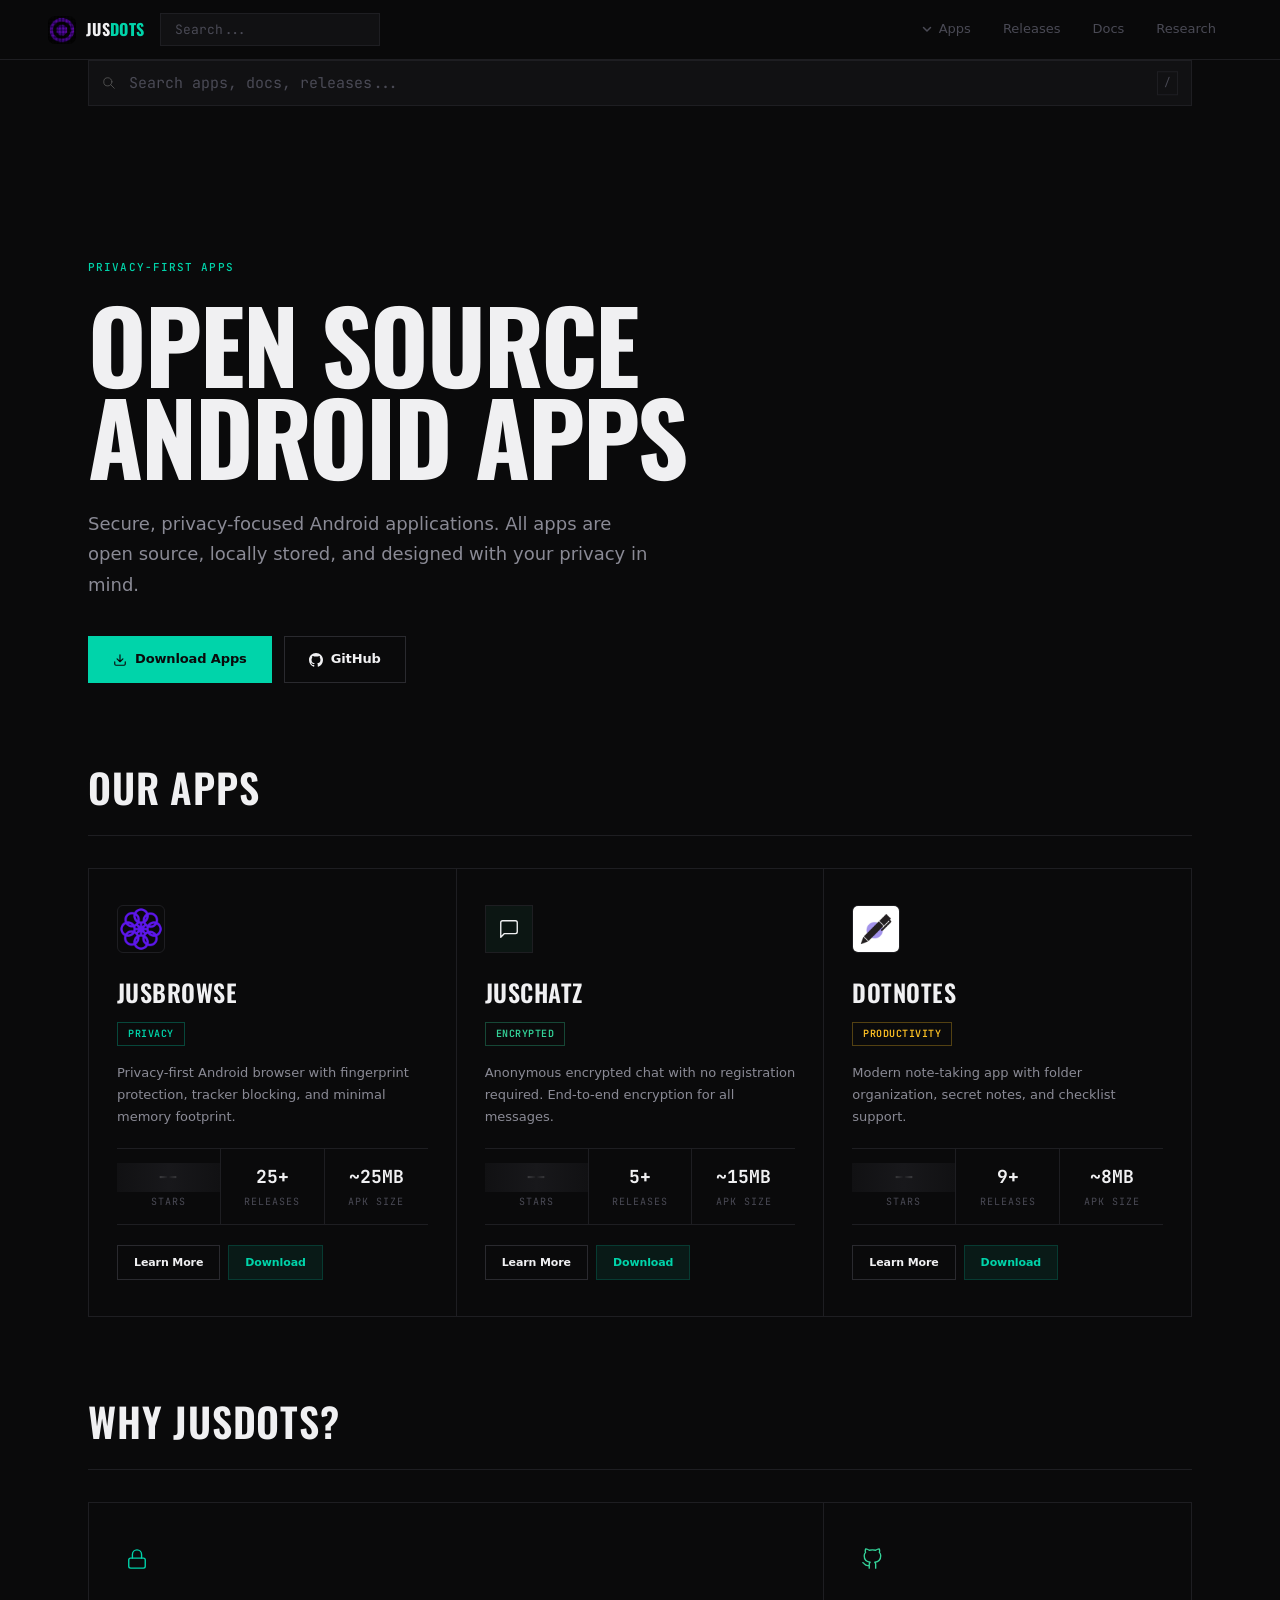
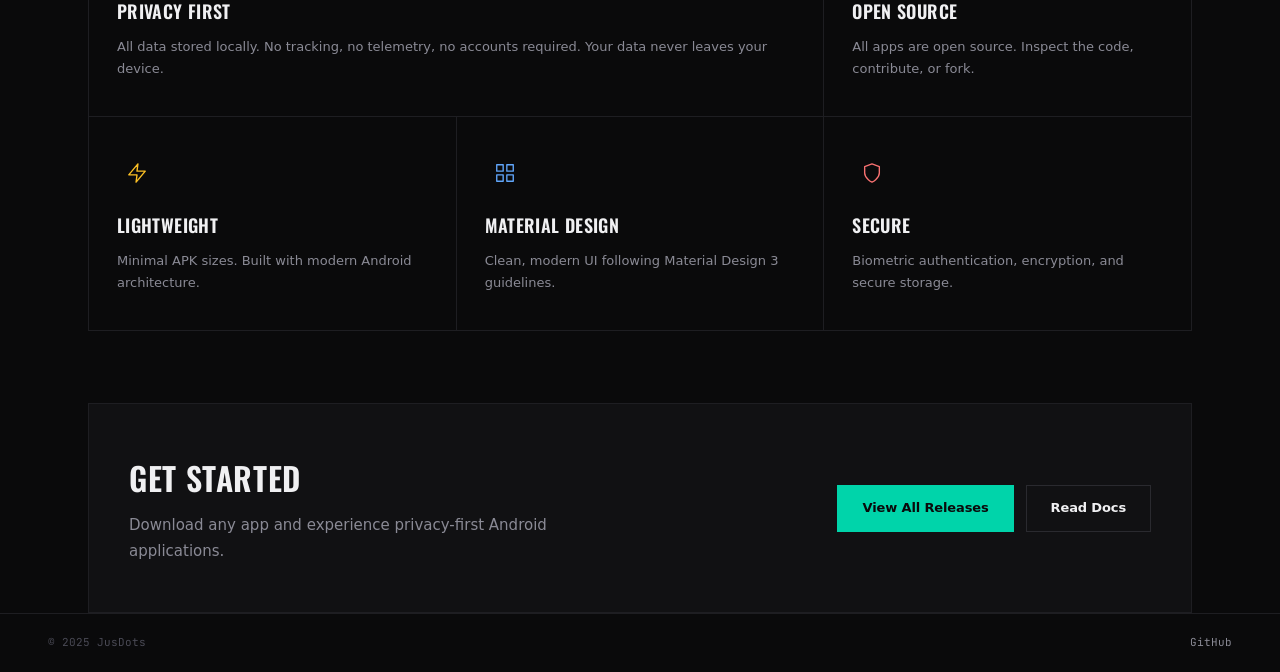
==== index.html @ 3270ba21 "Redesign to editorial magazine aesthetic - Oswald condensed display type for headings - Dark near-bl" ====
<!DOCTYPE html>
<html lang="en">

<head>
  <meta charset="UTF-8" />
  <meta name="viewport" content="width=device-width,initial-scale=1" />
  <title>JusDots | Privacy-First Android Apps</title>
  <meta name="description"
    content="JusDots - Developer portal for privacy-first Android apps. Browse privately with JusBrowse, chat anonymously with JusChatz, and take notes with DotNotes." />
  <meta name="keywords"
    content="android apps, privacy browser, note taking, encrypted chat, android webview, privacy first" />
  <meta name="author" content="JusDots" />
  <meta name="theme-color" content="#0a0a0b" />

  <meta property="og:type" content="website" />
  <meta property="og:url" content="https://shubh72010.github.io/JusDots-Dev/" />
  <meta property="og:title" content="JusDots | Privacy-First Android Apps" />
  <meta property="og:description" content="Open source privacy-focused Android apps: JusBrowse, JusChatz, DotNotes" />
  <meta property="og:image" content="https://shubh72010.github.io/JusDots-Dev/assets/og-image.png" />

  <meta name="twitter:card" content="summary_large_image" />
  <meta name="twitter:title" content="JusDots | Privacy-First Android Apps" />
  <meta name="twitter:description" content="Open source privacy-focused Android apps: JusBrowse, JusChatz, DotNotes" />

  <link rel="preconnect" href="https://fonts.googleapis.com">
  <link rel="preconnect" href="https://fonts.gstatic.com" crossorigin>
  <link rel="stylesheet"
    href="https://fonts.googleapis.com/css2?family=JetBrains+Mono:wght@400;500;600;700&family=Oswald:wght@400;500;600;700&display=swap">
  <link rel="icon" href="JusDots.png" type="image/png">
  <link rel="apple-touch-icon" href="JusDots.png">
  <link rel="stylesheet" href="css/styles.css">
</head>

<body>
  <a href="#main-content" class="skip-link">Skip to main content</a>

  <!-- Mobile Search Bar -->
  <div class="mobile-search">
    <input type="search" id="mobile-search-input" placeholder="Search apps, releases, docs..." aria-label="Search"
      oninput="handleMobileSearch(this.value)">
  </div>

  <nav role="navigation" aria-label="Main navigation">
    <button class="nav-toggle" aria-label="Toggle navigation menu" aria-expanded="false">
      <span></span><span></span><span></span>
    </button>
    <a href="#" class="logo" onclick="sp('home')">
      <img src="JusDots.png" alt="JusDots" class="logo-img"
        onerror="this.style.display='none';this.nextElementSibling.style.display='flex'">
      <div class="logo-ic" style="display:none">JD</div>
      <div class="logo-tx">Jus<span>Dots</span></div>
    </a>

    <div class="nav-search">
      <input type="search" id="nav-search-input" placeholder="Search..." aria-label="Search"
        oninput="handleNavSearch(this.value)" onfocus="showNavSearchResults()" onblur="hideNavSearchResults()">
      <div class="nav-search-results" id="nav-search-results"></div>
    </div>

    <div class="nav-links" role="menubar">
      <div class="nav-dropdown">
        <a class="nav-dropdown-toggle" role="menuitem">
          <svg width="12" height="12" viewBox="0 0 12 12" fill="none">
            <path d="M2.5 4.5L6 8L9.5 4.5" stroke="currentColor" stroke-width="1.5" stroke-linecap="round" stroke-linejoin="round" />
          </svg>
          Apps
        </a>
        <div class="nav-dropdown-menu">
          <a onclick="sp('home')" role="menuitem">Home</a>
          <a onclick="sp('browse')" role="menuitem">JusBrowse</a>
          <a onclick="sp('chat')" role="menuitem">JusChatz</a>
          <a onclick="sp('notes')" role="menuitem">DotNotes</a>
        </div>
      </div>
      <a onclick="sp('releases')" role="menuitem">Releases</a>
      <a onclick="sp('docs')" role="menuitem">Docs</a>
      <a onclick="sp('research')" role="menuitem">Research</a>
    </div>
  </nav>

  <div class="layout">
    <main id="main-content" role="main">
      <div class="search-box">
        <input type="search" id="global-search" placeholder="Search apps, docs, releases..." aria-label="Search">
        <div class="search-results" id="search-results"></div>
      </div>

      <!-- ==================== HOME PAGE ==================== -->
      <div class="page active" id="page-home">
        <div class="hero reveal">
          <div class="htag">Privacy-First Apps</div>
          <h1>Open Source<br>Android Apps</h1>
          <p>Secure, privacy-focused Android applications. All apps are open source, locally stored, and designed with your privacy in mind.</p>
          <div class="hbtns">
            <a class="btn bp" onclick="sp('releases')">
              <svg width="14" height="14" viewBox="0 0 24 24" fill="none" stroke="currentColor" stroke-width="2" stroke-linecap="round" stroke-linejoin="round">
                <path d="M21 15v4a2 2 0 0 1-2 2H5a2 2 0 0 1-2-2v-4M7 10l5 5 5-5M12 15V3"/>
              </svg>
              Download Apps
            </a>
            <a class="btn bs" href="https://github.com/shubh72010" target="_blank">
              <svg width="14" height="14" viewBox="0 0 24 24" fill="currentColor">
                <path d="M12 0c-6.626 0-12 5.373-12 12 0 5.302 3.438 9.8 8.207 11.387.599.111.793-.261.793-.577v-2.234c-3.338.726-4.033-1.416-4.033-1.416-.546-1.387-1.333-1.756-1.333-1.756-1.089-.745.083-.729.083-.729 1.205.084 1.839 1.237 1.839 1.237 1.07 1.834 2.807 1.304 3.492.997.107-.775.418-1.305.762-1.604-2.665-.305-5.467-1.334-5.467-5.931 0-1.311.469-2.381 1.236-3.221-.124-.303-.535-1.524.117-3.176 0 0 1.008-.322 3.301 1.23.957-.266 1.983-.399 3.003-.404 1.02.005 2.047.138 3.006.404 2.291-1.552 3.297-1.23 3.297-1.23.653 1.653.242 2.874.118 3.176.77.84 1.235 1.911 1.235 3.221 0 4.609-2.807 5.624-5.479 5.921.43.372.823 1.102.823 2.222v3.293c0 .319.192.694.801.576 4.765-1.589 8.199-6.086 8.199-11.386 0-6.627-5.373-12-12-12z"/>
              </svg>
              GitHub
            </a>
          </div>
        </div>

        <div class="stitle reveal">Our Apps</div>
        <div class="app-grid reveal-stagger">
          <div class="app-card" data-repo="shubh72010/JusBrowse" data-id="browse" data-color="browse">
            <img src="JusBrowse.png" alt="JusBrowse" class="app-icon-img"
              onerror="this.style.display='none';this.nextElementSibling.style.display='flex'">
            <div class="app-icon browse" style="display:none">
              <svg width="22" height="22" viewBox="0 0 24 24" fill="none" stroke="currentColor" stroke-width="1.5" stroke-linecap="round" stroke-linejoin="round"><circle cx="12" cy="12" r="10"/><line x1="2" y1="12" x2="22" y2="12"/><path d="M12 2a15.3 15.3 0 0 1 4 10 15.3 15.3 0 0 1-4 10 15.3 15.3 0 0 1-4-10 15.3 15.3 0 0 1 4-10z"/></svg>
            </div>
            <h3>JusBrowse <span class="new-badge" style="display:none">NEW</span></h3>
            <span class="tag privacy">Privacy</span>
            <p>Privacy-first Android browser with fingerprint protection, tracker blocking, and minimal memory footprint.</p>
            <div class="stats">
              <div class="stat">
                <div class="stat-n skeleton" id="stars-browse">--</div>
                <div class="stat-l">Stars</div>
              </div>
              <div class="stat">
                <div class="stat-n" id="version-browse">25+</div>
                <div class="stat-l">Releases</div>
              </div>
              <div class="stat">
                <div class="stat-n" id="size-browse">~25MB</div>
                <div class="stat-l">APK Size</div>
              </div>
            </div>
            <div class="actions">
              <a class="btn bs" onclick="sp('browse')">Learn More</a>
              <a class="btn br" id="download-browse" href="https://github.com/shubh72010/JusBrowse/releases" target="_blank">Download</a>
            </div>
          </div>

          <div class="app-card" data-repo="R37BGXRPG/JusChatz_by_JusDots" data-id="chat" data-color="chat">
            <div class="app-icon chat">
              <svg width="22" height="22" viewBox="0 0 24 24" fill="none" stroke="currentColor" stroke-width="1.5" stroke-linecap="round" stroke-linejoin="round"><path d="M21 15a2 2 0 0 1-2 2H7l-4 4V5a2 2 0 0 1 2-2h14a2 2 0 0 1 2 2z"/></svg>
            </div>
            <h3>JusChatz <span class="new-badge" style="display:none">NEW</span></h3>
            <span class="tag chat">Encrypted</span>
            <p>Anonymous encrypted chat with no registration required. End-to-end encryption for all messages.</p>
            <div class="stats">
              <div class="stat">
                <div class="stat-n skeleton" id="stars-chat">--</div>
                <div class="stat-l">Stars</div>
              </div>
              <div class="stat">
                <div class="stat-n" id="version-chat">5+</div>
                <div class="stat-l">Releases</div>
              </div>
              <div class="stat">
                <div class="stat-n" id="size-chat">~15MB</div>
                <div class="stat-l">APK Size</div>
              </div>
            </div>
            <div class="actions">
              <a class="btn bs" onclick="sp('chat')">Learn More</a>
              <a class="btn br" id="download-chat" href="https://github.com/R37BGXRPG/JusChatz_by_JusDots/releases" target="_blank">Download</a>
            </div>
          </div>

          <div class="app-card" data-repo="shubh72010/DotNotes" data-id="notes" data-color="notes">
            <img src="DotNotes.png" alt="DotNotes" class="app-icon-img"
              onerror="this.style.display='none';this.nextElementSibling.style.display='flex'">
            <div class="app-icon notes" style="display:none">
              <svg width="22" height="22" viewBox="0 0 24 24" fill="none" stroke="currentColor" stroke-width="1.5" stroke-linecap="round" stroke-linejoin="round"><path d="M14 2H6a2 2 0 0 0-2 2v16a2 2 0 0 0 2 2h12a2 2 0 0 0 2-2V8z"/><polyline points="14 2 14 8 20 8"/><line x1="16" y1="13" x2="8" y2="13"/><line x1="16" y1="17" x2="8" y2="17"/><polyline points="10 9 9 9 8 9"/></svg>
            </div>
            <h3>DotNotes <span class="new-badge" style="display:none">NEW</span></h3>
            <span class="tag notes">Productivity</span>
            <p>Modern note-taking app with folder organization, secret notes, and checklist support.</p>
            <div class="stats">
              <div class="stat">
                <div class="stat-n skeleton" id="stars-notes">--</div>
                <div class="stat-l">Stars</div>
              </div>
              <div class="stat">
                <div class="stat-n" id="version-notes">9+</div>
                <div class="stat-l">Releases</div>
              </div>
              <div class="stat">
                <div class="stat-n" id="size-notes">~8MB</div>
                <div class="stat-l">APK Size</div>
              </div>
            </div>
            <div class="actions">
              <a class="btn bs" onclick="sp('notes')">Learn More</a>
              <a class="btn br" id="download-notes" href="https://github.com/shubh72010/DotNotes/releases" target="_blank">Download</a>
            </div>
          </div>
        </div>

        <div class="stitle reveal">Why JusDots?</div>
        <div class="bento reveal-stagger">
          <div class="bento-cell featured">
            <div class="bento-icon teal">
              <svg viewBox="0 0 24 24"><rect x="3" y="11" width="18" height="11" rx="2" ry="2"/><path d="M7 11V7a5 5 0 0 1 10 0v4"/></svg>
            </div>
            <h3>Privacy First</h3>
            <p>All data stored locally. No tracking, no telemetry, no accounts required. Your data never leaves your device.</p>
          </div>
          <div class="bento-cell">
            <div class="bento-icon green">
              <svg viewBox="0 0 24 24"><path d="M9 19c-5 1.5-5-2.5-7-3m14 6v-3.87a3.37 3.37 0 0 0-.94-2.61c3.14-.35 6.44-1.54 6.44-7A5.44 5.44 0 0 0 20 4.77 5.07 5.07 0 0 0 19.91 1S18.73.65 16 2.48a13.38 13.38 0 0 0-7 0C6.27.65 5.09 1 5.09 1A5.07 5.07 0 0 0 5 4.77a5.44 5.44 0 0 0-1.5 3.78c0 5.42 3.3 6.61 6.44 7A3.37 3.37 0 0 0 9 18.13V22"/></svg>
            </div>
            <h3>Open Source</h3>
            <p>All apps are open source. Inspect the code, contribute, or fork.</p>
          </div>
          <div class="bento-cell">
            <div class="bento-icon amber">
              <svg viewBox="0 0 24 24"><polygon points="13 2 3 14 12 14 11 22 21 10 12 10 13 2"/></svg>
            </div>
            <h3>Lightweight</h3>
            <p>Minimal APK sizes. Built with modern Android architecture.</p>
          </div>
          <div class="bento-cell">
            <div class="bento-icon blue">
              <svg viewBox="0 0 24 24"><rect x="3" y="3" width="7" height="7"/><rect x="14" y="3" width="7" height="7"/><rect x="14" y="14" width="7" height="7"/><rect x="3" y="14" width="7" height="7"/></svg>
            </div>
            <h3>Material Design</h3>
            <p>Clean, modern UI following Material Design 3 guidelines.</p>
          </div>
          <div class="bento-cell">
            <div class="bento-icon rose">
              <svg viewBox="0 0 24 24"><path d="M12 22s8-4 8-10V5l-8-3-8 3v7c0 6 8 10 8 10z"/></svg>
            </div>
            <h3>Secure</h3>
            <p>Biometric authentication, encryption, and secure storage.</p>
          </div>
        </div>

        <div class="cta-section reveal">
          <div class="cta-card">
            <div class="cta-content">
              <h3>Get Started</h3>
              <p>Download any app and experience privacy-first Android applications.</p>
            </div>
            <div class="cta-actions">
              <a class="btn bp" onclick="sp('releases')">View All Releases</a>
              <a class="btn bs" onclick="sp('docs')">Read Docs</a>
            </div>
          </div>
        </div>
      </div>

      <!-- ==================== JUSBROWSE PAGE ==================== -->
      <div class="page" id="page-browse">
        <div class="hero reveal">
          <img src="JusBrowse.png" alt="JusBrowse" class="hero-logo" onerror="this.style.display='none'">
          <div class="htag">Privacy Browser</div>
          <h1>Jus<span>Browse</span></h1>
          <p>A privacy-first Android browser featuring advanced fingerprinting protection, tracker blocking, and minimal memory footprint.</p>
          <div class="hbtns">
            <a class="btn bp" href="https://github.com/shubh72010/JusBrowse/releases" target="_blank">Download APK</a>
            <a class="btn bs" href="https://github.com/shubh72010/JusBrowse" target="_blank">GitHub</a>
          </div>
        </div>

        <div class="stitle">Key Features</div>
        <div class="features">
          <div class="feat"><span class="feat-i">
            <svg width="28" height="28" viewBox="0 0 24 24" fill="none" stroke="currentColor" stroke-width="1.5" stroke-linecap="round" stroke-linejoin="round"><path d="M12 22s8-4 8-10V5l-8-3-8 3v7c0 6 8 10 8 10z"/></svg>
          </span>
            <h3>Fingerprint Protection</h3>
            <p>Advanced Fake Mode with hardware spoofing, canvas noise, WebRTC shielding.</p>
          </div>
          <div class="feat"><span class="feat-i">
            <svg width="28" height="28" viewBox="0 0 24 24" fill="none" stroke="currentColor" stroke-width="1.5" stroke-linecap="round" stroke-linejoin="round"><circle cx="12" cy="12" r="10"/><line x1="4.93" y1="4.93" x2="19.07" y2="19.07"/></svg>
          </span>
            <h3>Tracker Blocking</h3>
            <p>Built-in ad/tracker blocking using EasyList with DNS-level filtering.</p>
          </div>
          <div class="feat"><span class="feat-i">
            <svg width="28" height="28" viewBox="0 0 24 24" fill="none" stroke="currentColor" stroke-width="1.5" stroke-linecap="round" stroke-linejoin="round"><rect x="3" y="11" width="18" height="11" rx="2" ry="2"/><path d="M7 11V7a5 5 0 0 1 10 0v4"/></svg>
          </span>
            <h3>Privacy Mode</h3>
            <p>Incognito browsing with data isolation and automatic storage clearing.</p>
          </div>
          <div class="feat"><span class="feat-i">
            <svg width="28" height="28" viewBox="0 0 24 24" fill="none" stroke="currentColor" stroke-width="1.5" stroke-linecap="round" stroke-linejoin="round"><polygon points="13 2 3 14 12 14 11 22 21 10 12 10 13 2"/></svg>
          </span>
            <h3>Lightweight</h3>
            <p>Built on Android WebView. ~25MB APK size, low memory usage.</p>
          </div>
          <div class="feat"><span class="feat-i">
            <svg width="28" height="28" viewBox="0 0 24 24" fill="none" stroke="currentColor" stroke-width="1.5" stroke-linecap="round" stroke-linejoin="round"><path d="M10 13a5 5 0 0 0 7.54.54l3-3a5 5 0 0 0-7.07-7.07l-1.72 1.71"/><path d="M14 11a5 5 0 0 0-7.54-.54l-3 3a5 5 0 0 0 7.07 7.07l1.71-1.71"/></svg>
          </span>
            <h3>DNS over HTTPS</h3>
            <p>Custom DoH URLs with secure DNS resolution.</p>
          </div>
          <div class="feat"><span class="feat-i">
            <svg width="28" height="28" viewBox="0 0 24 24" fill="none" stroke="currentColor" stroke-width="1.5" stroke-linecap="round" stroke-linejoin="round"><polygon points="23 7 16 12 23 17 23 7"/><rect x="1" y="5" width="15" height="14" rx="2" ry="2"/></svg>
          </span>
            <h3>Fullscreen Video</h3>
            <p>Enhanced media playback with fullscreen support.</p>
          </div>
        </div>

        <div class="stitle">App Showcase</div>
        <div class="screenshot-gallery">
          <div class="screenshot-item">
            <img src="assets/JusBrowse.png" alt="JusBrowse Screenshot">
          </div>
        </div>

        <div class="stitle">Technical Specs</div>
        <div class="ct">
          <table>
            <tbody>
              <tr><td style="width:40%">Min Android</td><td>API 29 (Android 10)</td></tr>
              <tr><td>APK Size</td><td>~25MB</td></tr>
              <tr><td>Engine</td><td>Android WebView</td></tr>
              <tr><td>Language</td><td>Kotlin</td></tr>
              <tr><td>License</td><td>GPL-3.0</td></tr>
            </tbody>
          </table>
        </div>

        <div class="app-releases">
          <div class="stitle">Recent Releases <span class="release-count" id="count-browse">--</span></div>
          <div class="release-mini-list" id="releases-browse">
            <div class="release-mini">
              <div class="meta"><span class="version skeleton" style="width:80px">Loading...</span></div>
            </div>
          </div>
          <a class="view-all" onclick="sp('releases')">View All Releases</a>
        </div>

        <div class="github-widget" style="margin-top:24px">
          <div class="github-widget-header">
            <h3>JusBrowse on GitHub</h3>
            <span class="github-stars skeleton" id="stars-widget-browse">&#11088; --</span>
          </div>
          <a class="btn bs" href="https://github.com/shubh72010/JusBrowse" target="_blank">View Repository</a>
          <a class="btn bp" id="download-widget-browse" href="https://github.com/shubh72010/JusBrowse/releases" target="_blank">Download APK</a>
        </div>
      </div>

      <!-- ==================== JUSCHATZ PAGE ==================== -->
      <div class="page" id="page-chat">
        <div class="hero reveal">
          <div class="htag">Encrypted Chat</div>
          <h1>Jus<span>Chatz</span></h1>
          <p>Anonymous encrypted chat app. No registration, no tracking, no data retention. Your conversations stay private.</p>
          <div class="hbtns">
            <a class="btn bp" href="https://github.com/R37BGXRPG/JusChatz_by_JusDots/releases" target="_blank">Download APK</a>
            <a class="btn bs" href="https://github.com/R37BGXRPG/JusChatz_by_JusDots" target="_blank">GitHub</a>
          </div>
        </div>

        <div class="stitle">Key Features</div>
        <div class="features">
          <div class="feat"><span class="feat-i">
            <svg width="28" height="28" viewBox="0 0 24 24" fill="none" stroke="currentColor" stroke-width="1.5" stroke-linecap="round" stroke-linejoin="round"><rect x="3" y="11" width="18" height="11" rx="2" ry="2"/><path d="M7 11V7a5 5 0 0 1 10 0v4"/></svg>
          </span>
            <h3>E2E Encryption</h3>
            <p>AES-256-GCM encryption. Only you and your partner can read messages.</p>
          </div>
          <div class="feat"><span class="feat-i">
            <svg width="28" height="28" viewBox="0 0 24 24" fill="none" stroke="currentColor" stroke-width="1.5" stroke-linecap="round" stroke-linejoin="round"><path d="M20 21v-2a4 4 0 0 0-4-4H8a4 4 0 0 0-4 4v2"/><circle cx="12" cy="7" r="4"/></svg>
          </span>
            <h3>No Registration</h3>
            <p>No phone, no email, no account. Just install and chat.</p>
          </div>
          <div class="feat"><span class="feat-i">
            <svg width="28" height="28" viewBox="0 0 24 24" fill="none" stroke="currentColor" stroke-width="1.5" stroke-linecap="round" stroke-linejoin="round"><circle cx="12" cy="12" r="10"/><line x1="4.93" y1="4.93" x2="19.07" y2="19.07"/></svg>
          </span>
            <h3>No Data Retention</h3>
            <p>Messages not stored on servers. Exist only on devices.</p>
          </div>
          <div class="feat"><span class="feat-i">
            <svg width="28" height="28" viewBox="0 0 24 24" fill="none" stroke="currentColor" stroke-width="1.5" stroke-linecap="round" stroke-linejoin="round"><ellipse cx="12" cy="5" rx="9" ry="3"/><path d="M21 12c0 1.66-4 3-9 3s-9-1.34-9-3"/><path d="M3 5v14c0 1.66 4 3 9 3s9-1.34 9-3V5"/></svg>
          </span>
            <h3>Local Storage</h3>
            <p>SQLCipher encrypted local storage. Clear anytime.</p>
          </div>
          <div class="feat"><span class="feat-i">
            <svg width="28" height="28" viewBox="0 0 24 24" fill="none" stroke="currentColor" stroke-width="1.5" stroke-linecap="round" stroke-linejoin="round"><circle cx="12" cy="12" r="10"/><line x1="2" y1="12" x2="22" y2="12"/><path d="M12 2a15.3 15.3 0 0 1 4 10 15.3 15.3 0 0 1-4 10 15.3 15.3 0 0 1-4-10 15.3 15.3 0 0 1 4-10z"/></svg>
          </span>
            <h3>Anonymous Rooms</h3>
            <p>Create/join rooms with unique codes. No participant tracking.</p>
          </div>
          <div class="feat"><span class="feat-i">
            <svg width="28" height="28" viewBox="0 0 24 24" fill="none" stroke="currentColor" stroke-width="1.5" stroke-linecap="round" stroke-linejoin="round"><rect x="3" y="3" width="7" height="7"/><rect x="14" y="3" width="7" height="7"/><rect x="14" y="14" width="7" height="7"/><rect x="3" y="14" width="7" height="7"/></svg>
          </span>
            <h3>Material Design</h3>
            <p>Modern UI following Material Design 3.</p>
          </div>
        </div>

        <div class="stitle">Technical Specs</div>
        <div class="ct">
          <table>
            <tbody>
              <tr><td style="width:40%">Min Android</td><td>API 24 (Android 7.0)</td></tr>
              <tr><td>APK Size</td><td>~15MB</td></tr>
              <tr><td>Encryption</td><td>AES-256-GCM</td></tr>
              <tr><td>Key Exchange</td><td>Diffie-Hellman</td></tr>
              <tr><td>Protocol</td><td>WebSocket / MQTT</td></tr>
            </tbody>
          </table>
        </div>

        <div class="app-releases">
          <div class="stitle">Recent Releases <span class="release-count" id="count-chat">--</span></div>
          <div class="release-mini-list" id="releases-chat">
            <div class="release-mini">
              <div class="meta"><span class="version skeleton" style="width:80px">Loading...</span></div>
            </div>
          </div>
          <a class="view-all" onclick="sp('releases')">View All Releases</a>
        </div>

        <div class="github-widget" style="margin-top:24px">
          <div class="github-widget-header">
            <h3>JusChatz on GitHub</h3>
            <span class="github-stars skeleton" id="stars-widget-chat">&#11088; --</span>
          </div>
          <a class="btn bs" href="https://github.com/R37BGXRPG/JusChatz_by_JusDots" target="_blank">View Repository</a>
          <a class="btn bp" id="download-widget-chat" href="https://github.com/R37BGXRPG/JusChatz_by_JusDots/releases" target="_blank">Download APK</a>
        </div>
      </div>

      <!-- ==================== DOTNOTES PAGE ==================== -->
      <div class="page" id="page-notes">
        <div class="hero reveal">
          <img src="DotNotes.png" alt="DotNotes" class="hero-logo" onerror="this.style.display='none'">
          <div class="htag">Note Taking</div>
          <h1>Dot<span>Notes</span></h1>
          <p>A modern, privacy-focused note-taking app for Android. Organize with folders, secure with biometrics, and create rich checklists.</p>
          <div class="hbtns">
            <a class="btn bp" href="https://github.com/shubh72010/DotNotes/releases" target="_blank">Download APK</a>
            <a class="btn bs" href="https://github.com/shubh72010/DotNotes" target="_blank">GitHub</a>
          </div>
        </div>

        <div class="stitle">Key Features</div>
        <div class="features">
          <div class="feat"><span class="feat-i">
            <svg width="28" height="28" viewBox="0 0 24 24" fill="none" stroke="currentColor" stroke-width="1.5" stroke-linecap="round" stroke-linejoin="round"><path d="M22 19a2 2 0 0 1-2 2H4a2 2 0 0 1-2-2V5a2 2 0 0 1 2-2h5l2 3h9a2 2 0 0 1 2 2z"/></svg>
          </span>
            <h3>Folder Organization</h3>
            <p>Group notes into custom folders with rename/remove support.</p>
          </div>
          <div class="feat"><span class="feat-i">
            <svg width="28" height="28" viewBox="0 0 24 24" fill="none" stroke="currentColor" stroke-width="1.5" stroke-linecap="round" stroke-linejoin="round"><rect x="3" y="11" width="18" height="11" rx="2" ry="2"/><path d="M7 11V7a5 5 0 0 1 10 0v4"/></svg>
          </span>
            <h3>Secret Notes</h3>
            <p>Biometrically secured private notes. Your sensitive data stays protected.</p>
          </div>
          <div class="feat"><span class="feat-i">
            <svg width="28" height="28" viewBox="0 0 24 24" fill="none" stroke="currentColor" stroke-width="1.5" stroke-linecap="round" stroke-linejoin="round"><polyline points="9 11 12 14 22 4"/><path d="M21 12v7a2 2 0 0 1-2 2H5a2 2 0 0 1-2-2V5a2 2 0 0 1 2-2h11"/></svg>
          </span>
            <h3>Dynamic Checklists</h3>
            <p>Create and reorder items with smooth drag-and-drop support.</p>
          </div>
          <div class="feat"><span class="feat-i">
            <svg width="28" height="28" viewBox="0 0 24 24" fill="none" stroke="currentColor" stroke-width="1.5" stroke-linecap="round" stroke-linejoin="round"><rect x="3" y="3" width="18" height="18" rx="2" ry="2"/><circle cx="8.5" cy="8.5" r="1.5"/><polyline points="21 15 16 10 5 21"/></svg>
          </span>
            <h3>Image Integration</h3>
            <p>Attach images to notes for better visual context.</p>
          </div>
          <div class="feat"><span class="feat-i">
            <svg width="28" height="28" viewBox="0 0 24 24" fill="none" stroke="currentColor" stroke-width="1.5" stroke-linecap="round" stroke-linejoin="round"><path d="M12 2L2 7l10 5 10-5-10-5z"/><path d="M2 17l10 5 10-5"/><path d="M2 12l10 5 10-5"/></svg>
          </span>
            <h3>Pin & Share</h3>
            <p>Keep important notes at top and easily share content.</p>
          </div>
          <div class="feat"><span class="feat-i">
            <svg width="28" height="28" viewBox="0 0 24 24" fill="none" stroke="currentColor" stroke-width="1.5" stroke-linecap="round" stroke-linejoin="round"><circle cx="12" cy="12" r="3"/><path d="M19.4 15a1.65 1.65 0 0 0 .33 1.82l.06.06a2 2 0 0 1 0 2.83 2 2 0 0 1-2.83 0l-.06-.06a1.65 1.65 0 0 0-1.82-.33 1.65 1.65 0 0 0-1 1.51V21a2 2 0 0 1-2 2 2 2 0 0 1-2-2v-.09A1.65 1.65 0 0 0 9 19.4a1.65 1.65 0 0 0-1.82.33l-.06.06a2 2 0 0 1-2.83 0 2 2 0 0 1 0-2.83l.06-.06A1.65 1.65 0 0 0 4.68 15a1.65 1.65 0 0 0-1.51-1H3a2 2 0 0 1-2-2 2 2 0 0 1 2-2h.09A1.65 1.65 0 0 0 4.6 9a1.65 1.65 0 0 0-.33-1.82l-.06-.06a2 2 0 0 1 0-2.83 2 2 0 0 1 2.83 0l.06.06A1.65 1.65 0 0 0 9 4.68a1.65 1.65 0 0 0 1-1.51V3a2 2 0 0 1 2-2 2 2 0 0 1 2 2v.09a1.65 1.65 0 0 0 1 1.51 1.65 1.65 0 0 0 1.82-.33l.06-.06a2 2 0 0 1 2.83 0 2 2 0 0 1 0 2.83l-.06.06A1.65 1.65 0 0 0 19.4 9a1.65 1.65 0 0 0 1.51 1H21a2 2 0 0 1 2 2 2 2 0 0 1-2 2h-.09a1.65 1.65 0 0 0-1.51 1z"/></svg>
          </span>
            <h3>Customization</h3>
            <p>Dark, Light, and System themes with animation controls.</p>
          </div>
        </div>

        <div class="stitle">App Showcase</div>
        <div class="screenshot-gallery">
          <div class="screenshot-item"><img src="assets/DN1.webp" alt="DotNotes Screenshot 1"></div>
          <div class="screenshot-item"><img src="assets/DN2.webp" alt="DotNotes Screenshot 2"></div>
          <div class="screenshot-item"><img src="assets/DN3.webp" alt="DotNotes Screenshot 3"></div>
          <div class="screenshot-item"><img src="assets/DN4.webp" alt="DotNotes Screenshot 4"></div>
        </div>

        <div class="stitle">Technical Specs</div>
        <div class="ct">
          <table>
            <tbody>
              <tr><td style="width:40%">Min Android</td><td>API 24 (Android 7.0)</td></tr>
              <tr><td>APK Size</td><td>~8MB</td></tr>
              <tr><td>UI Framework</td><td>Jetpack Compose</td></tr>
              <tr><td>Database</td><td>Room Persistence</td></tr>
              <tr><td>Architecture</td><td>MVVM</td></tr>
              <tr><td>License</td><td>GPL-3.0</td></tr>
            </tbody>
          </table>
        </div>

        <div class="app-releases">
          <div class="stitle">Recent Releases <span class="release-count" id="count-notes">--</span></div>
          <div class="release-mini-list" id="releases-notes">
            <div class="release-mini">
              <div class="meta"><span class="version skeleton" style="width:80px">Loading...</span></div>
            </div>
          </div>
          <a class="view-all" onclick="sp('releases')">View All Releases</a>
        </div>

        <div class="github-widget" data-repo="shubh72010/DotNotes">
          <div class="github-widget-header">
            <h3>DotNotes on GitHub</h3>
            <span class="github-stars skeleton" id="stars-widget-notes">&#11088; --</span>
          </div>
          <a class="btn bs" href="https://github.com/shubh72010/DotNotes" target="_blank">View Repository</a>
          <a class="btn bp" id="download-widget-notes" href="https://github.com/shubh72010/DotNotes/releases" target="_blank">Download APK</a>
        </div>
      </div>

      <!-- ==================== RELEASES PAGE ==================== -->
      <div class="page" id="page-releases">
        <div class="stitle">All Releases <span class="release-count" id="total-release-count">--</span>
          <button class="refresh-btn" onclick="GitHubAPI.refresh()" title="Refresh releases">
            <svg viewBox="0 0 24 24" fill="none" stroke="currentColor" stroke-width="2"><path d="M23 4v6h-6M1 20v-6h6M3.51 9a9 9 0 0 1 14.85-3.36L23 10M1 14l4.64 4.36A9 9 0 0 0 20.49 15"/></svg>
            Refresh
          </button>
        </div>

        <div class="filter-tabs" id="filter-tabs">
          <div class="filter-tab active" data-filter="all" onclick="filterReleases('all')">All <span class="count" id="count-all">--</span></div>
          <div class="filter-tab" data-filter="JusBrowse" onclick="filterReleases('JusBrowse')">JusBrowse <span class="count" id="count-JusBrowse">--</span></div>
          <div class="filter-tab" data-filter="JusChatz" onclick="filterReleases('JusChatz')">JusChatz <span class="count" id="count-JusChatz">--</span></div>
          <div class="filter-tab" data-filter="DotNotes" onclick="filterReleases('DotNotes')">DotNotes <span class="count" id="count-DotNotes">--</span></div>
        </div>

        <div class="release-search-wrap">
          <input type="text" class="release-search" id="release-search" placeholder="Search releases..." aria-label="Search releases" oninput="searchReleases(this.value)">
        </div>

        <div class="sort-wrap">
          <select class="sort-select" id="release-sort" onchange="sortReleases(this.value)">
            <option value="newest">Newest First</option>
            <option value="oldest">Oldest First</option>
          </select>
        </div>

        <div class="rlist" id="releases-container">
          <div class="rc open">
            <div class="rh" role="button" tabindex="0" aria-expanded="true">
              <div class="rhl"><span class="rv skeleton" style="width:80px;height:24px">Loading...</span>
                <div class="ri">
                  <div class="rn skeleton" style="width:200px;height:16px">Fetching releases...</div>
                  <div class="rd skeleton" style="width:100px;height:12px;margin-top:8px"></div>
                </div>
              </div>
              <div class="rmeta"><span class="chev">&#9662;</span></div>
            </div>
          </div>
        </div>
      </div>

      <!-- ==================== DOCS PAGE ==================== -->
      <div class="page" id="page-docs">
        <div class="stitle">Technical Documentation</div>
        <p style="color:var(--tx2);margin-bottom:28px;font-size:14px;">In-depth engineering guides for JusBrowse and the JusDots ecosystem.</p>

        <div class="hero" style="margin-bottom:28px;border-left:3px solid var(--ac);">
          <h3 style="color:var(--ac);margin-bottom:8px;font-size:18px;">1. Core Mission</h3>
          <p style="line-height:1.7;font-size:14px;">JusBrowse is an ultra-hardened Android browser designed to survive the "infinite war" against modern tracking (FingerprintJS v4, etc.). It treats privacy not just as a setting, but as a system-level engineering problem.</p>
        </div>

        <div class="rc open" style="margin-bottom:20px;">
          <div class="rh" onclick="tr(this)">
            <div class="rhl"><span class="rv">Module 01</span><span class="ri"><span class="rn">The "Network Surgeon" (Layer 4/7)</span></span></div>
            <span class="chev">&#9662;</span>
          </div>
          <div class="rb">
            <p style="margin-bottom:14px;font-size:13px;color:var(--tx2);line-height:1.7;">Standard browsers reveal themselves via HTTP headers. JusBrowse implements a custom interception layer to sanitize outgoing traffic:</p>
            <ul style="line-height:1.8;padding-left:20px;color:var(--tx2);font-size:13px;">
              <li><strong>X-Requested-With Stripping:</strong> Removes the identifying header that flags the app as a WebView.</li>
              <li><strong>Protocol Alignment:</strong> Uses Google Cronet and OkHttp to support QUIC, HTTP/3, and Brotli, matching the network signature of a standalone Chrome browser.</li>
              <li><strong>Surgical Interception:</strong> Manually re-executes requests without identifying markers, ensuring sites see a "clean" browser stack.</li>
            </ul>
          </div>
        </div>

        <div class="rc" style="margin-bottom:20px;">
          <div class="rh" onclick="tr(this)">
            <div class="rhl"><span class="rv">Module 02</span><span class="ri"><span class="rn">Hardware Emulation (Pixel 8 Pro Identity)</span></span></div>
            <span class="chev">&#9662;</span>
          </div>
          <div class="rb">
            <p style="margin-bottom:14px;font-size:13px;color:var(--tx2);line-height:1.7;">To prevent "Uncanny Valley" leaks where the device reports a mismatching identity, JusBrowse spoofs the hardware characteristics of the Google Pixel 8 Pro (Tensor G3):</p>
            <table class="ct">
              <tr><td><strong>CPU</strong></td><td>Spoofs <code>navigator.hardwareConcurrency</code> to report <strong>8 cores</strong>.</td></tr>
              <tr><td><strong>RAM</strong></td><td>Spoofs <code>navigator.deviceMemory</code> to report <strong>12GB</strong>.</td></tr>
              <tr><td><strong>GPU</strong></td><td>Overrides WebGL <code>getParameter</code> to report "Google" as vendor and "Mali-G715" as renderer.</td></tr>
              <tr><td><strong>APIs</strong></td><td>Blocks or spoofs Battery/Vibration APIs that could leak hardware health.</td></tr>
            </table>
          </div>
        </div>

        <div class="rc" style="margin-bottom:20px;">
          <div class="rh" onclick="tr(this)">
            <div class="rhl"><span class="rv">Module 03</span><span class="ri"><span class="rn">Dynamic Fingerprint Resistance (Layer 7)</span></span></div>
            <span class="chev">&#9662;</span>
          </div>
          <div class="rb">
            <p style="margin-bottom:14px;font-size:13px;color:var(--tx2);line-height:1.7;">Extensive JavaScript injection occurs at <code>Document-Start</code> to neuter tracking scripts:</p>
            <div class="docs-grid" style="grid-template-columns:1fr 1fr;gap:12px;">
              <div class="docs-card" style="padding:16px;">
                <h4 style="color:var(--ac);margin-bottom:4px;font-size:13px;">Canvas Jitter</h4>
                <p style="font-size:12px;">Injects seeded noise into ImageData to break persistent canvas hashes while maintaining visual quality.</p>
              </div>
              <div class="docs-card" style="padding:16px;">
                <h4 style="color:var(--ac);margin-bottom:4px;font-size:13px;">Audio Hardening</h4>
                <p style="font-size:12px;">Adds imperceptible jitter to AudioContext and Oscillator outputs to prevent acoustic fingerprinting.</p>
              </div>
              <div class="docs-card" style="padding:16px;">
                <h4 style="color:var(--ac);margin-bottom:4px;font-size:13px;">WebRTC Shielding</h4>
                <p style="font-size:12px;">Prevents IP leaks and identity probes by occluding candidate enumeration.</p>
              </div>
              <div class="docs-card" style="padding:16px;">
                <h4 style="color:var(--ac);margin-bottom:4px;font-size:13px;">Font/Screen Protection</h4>
                <p style="font-size:12px;">Limits fonts to a "safe subset" and buckets dimensions to standard mobile resolutions.</p>
              </div>
            </div>
          </div>
        </div>

        <div class="rc" style="margin-bottom:20px;">
          <div class="rh" onclick="tr(this)">
            <div class="rhl"><span class="rv">Architecture</span><span class="ri"><span class="rn">Architecture & Isolation</span></span></div>
            <span class="chev">&#9662;</span>
          </div>
          <div class="rb">
            <ul style="line-height:2;padding-left:20px;color:var(--tx2);font-size:13px;">
              <li><strong>OS-Level Isolation:</strong> Uses <code>WebView.setDataDirectorySuffix</code> linked to personas, ensuring that cookies, cache, and LocalStorage are physically separated at the file system level.</li>
              <li><strong>MVVM Architecture:</strong> Built with Jetpack Compose for a modern, reactive UI that manages multiple isolated WebView instances ("Tabs").</li>
              <li><strong>Persistence:</strong> Uses Room and DataStore for secure, performance-conscious state management.</li>
            </ul>
          </div>
        </div>

        <div class="rc" style="margin-bottom:20px;">
          <div class="rh" onclick="tr(this)">
            <div class="rhl"><span class="rv">Data</span><span class="ri"><span class="rn">Engine Effectiveness (Protection)</span></span></div>
            <span class="chev">&#9662;</span>
          </div>
          <div class="rb">
            <div class="features" style="gap:12px;">
              <div class="feat" style="padding:16px;">
                <h4 style="color:var(--gr);font-size:13px;">Surgical Blocking</h4>
                <p style="font-size:12px;">Advanced sub-resource interception using <code>shouldInterceptRequest</code> to scrub tracking headers.</p>
              </div>
              <div class="feat" style="padding:16px;">
                <h4 style="color:var(--ac);font-size:13px;">Detection Resistance</h4>
                <p style="font-size:12px;">By aligning headers (sec-ch-ua) JusBrowse avoids common "Version Mismatch" flags.</p>
              </div>
            </div>
          </div>
        </div>

        <div class="stitle" style="margin-top:40px">FAQ</div>
        <div class="docs-grid" style="grid-template-columns:1fr;gap:12px;">
          <div class="docs-card" style="background:var(--bg-raised);">
            <h4 style="color:var(--ac);margin-bottom:6px;">Q: Why use WebView instead of a custom Chromium fork?</h4>
            <p style="font-size:13px;color:var(--tx2);">A full Chromium fork adds ~300MB to the binary and massive RAM overhead. WebView allows us to use the system's security patches while the "Network Surgeon" removes markers.</p>
          </div>
          <div class="docs-card" style="background:var(--bg-raised);">
            <h4 style="color:var(--ac);margin-bottom:6px;">Q: Does "Seeded Noise" break websites?</h4>
            <p style="font-size:13px;color:var(--tx2);">No. The jitter is mathematically calculated to be imperceptible to humans but sufficient to change the checksum (hash) that trackers look for.</p>
          </div>
          <div class="docs-card" style="background:var(--bg-raised);">
            <h4 style="color:var(--ac);margin-bottom:6px;">Q: Is this browser 100% untraceable?</h4>
            <p style="font-size:13px;color:var(--tx2);">No browser is 100% untraceable, but JusBrowse removes the "Low Hanging Fruit" and many mid-level fingerprinting vectors standard browsers ignore.</p>
          </div>
          <div class="docs-card" style="background:var(--ac);color:var(--bg);">
            <h4 style="color:var(--bg);margin-bottom:6px;">Q: What is "Boomer Mode"?</h4>
            <p style="font-size:13px;color:rgba(10,10,11,0.8);">It booms the UI elements (popups are annoying).</p>
          </div>
        </div>
      </div>

      <!-- ==================== RESEARCH PAGE ==================== -->
      <div class="page" id="page-research">
        <div class="stitle">Research Notes</div>
        <p style="color:var(--tx2);margin-bottom:28px;font-size:14px;">Technical notes from JusDots development.</p>

        <div id="research-main">
          <div class="docs-grid">
            <div class="docs-card" onclick="sr('ja4')" style="cursor:pointer;">
              <h3><span>&#128272;</span> JA4 Fingerprinting</h3>
              <p>Modular, human-readable method for identifying clients based on TLS handshakes. Designed to replace JA3.</p>
            </div>
            <div class="docs-card" onclick="sr('fake-mode')" style="cursor:pointer;">
              <h3><span>&#128737;</span> Fake Mode Research</h3>
              <p>Digital identity hijacking protection via hardware spoofing, canvas noise, and WebRTC shielding.</p>
            </div>
            <div class="docs-card" onclick="sr('webview-perf')" style="cursor:pointer;">
              <h3><span>&#128202;</span> WebView Performance</h3>
              <p>Native Rendering vs. Custom Chromium Engines. Analyzing the 15-22% speed gap.</p>
            </div>
            <div class="docs-card" onclick="sr('tracker-blocking')" style="cursor:pointer;">
              <h3><span>&#128683;</span> Tracker Blocking</h3>
              <p>Effectiveness of the "Surgical" Engine. ~85% tracker reduction analysis.</p>
            </div>
          </div>
        </div>

        <!-- JA4 RESEARCH DETAIL VIEW -->
        <div class="research-detail" id="research-detail-ja4" style="display:none;animation:fadeUp 0.4s ease;">
          <div style="margin-bottom:20px;">
            <a onclick="sp('research')" class="view-all" style="cursor:pointer;display:inline-flex;flex-direction:row-reverse;gap:8px;">Back to Research</a>
          </div>
          <div class="stitle">JA4 Fingerprinting</div>
          <div class="hero" style="padding:28px;margin-bottom:28px;border-left:3px solid var(--ac);">
            <p style="line-height:1.7;font-size:14px;">
              <strong>JA4 Fingerprinting</strong> is a modular, human-readable method for identifying clients (like browsers, bots, or malware) based on how they initiate a secure connection. Unlike its predecessor, which produced a single fragile hash, JA4 splits the fingerprint into three distinct parts (a_b_c) and sorting and simplifying the data to remain stable even when technical details change randomly.
            </p>
          </div>
          <div class="rc open" style="margin-bottom:28px;">
            <div class="rh" onclick="tr(this)">
              <div class="rhl"><span class="rv">Section 1</span><span class="ri"><span class="rn">The Anatomy of a JA4 Fingerprint</span></span></div>
              <span class="chev">&#9662;</span>
            </div>
            <div class="rb">
              <p style="margin:14px 0;line-height:1.7;font-size:13px;color:var(--tx2);">A JA4 fingerprint is a 36-character string divided into three sections: <strong>a_b_c</strong>.</p>
              <div style="text-align:center;margin:20px 0;">
                <img src="assets/ja4_anatomy.png" alt="JA4 Anatomy Diagram" style="width:100%;max-width:800px;border-radius:var(--radius);border:1px solid var(--border);">
                <p style="font-size:11px;color:var(--tx3);margin-top:8px;font-family:var(--font-mono);">JA4 Fingerprint Structure Overview</p>
              </div>
              <h4 style="color:var(--ac);margin:28px 0 10px;font-size:15px;">Part A: The Readable Header (Plaintext)</h4>
              <p style="margin-bottom:14px;color:var(--tx2);font-size:13px;">Captures high-level behavior. For example: <code style="background:var(--ac-dim);padding:3px 8px;border-radius:4px;color:var(--ac);font-family:var(--font-mono);">t13d1516h2</code></p>
              <div style="text-align:center;margin:20px 0;">
                <img src="assets/ja4_part_a.png" alt="JA4 Part A Breakdown" style="width:100%;max-width:700px;border-radius:var(--radius);border:1px solid var(--border);">
                <p style="font-size:11px;color:var(--tx3);margin-top:8px;font-family:var(--font-mono);">Part A Header Segments</p>
              </div>
              <table class="ct">
                <tr><th>Segment</th><th>Meaning</th></tr>
                <tr><td><strong>t</strong></td><td>Protocol (t=TCP, q=QUIC)</td></tr>
                <tr><td><strong>13</strong></td><td>TLS Version (13=TLS 1.3, 12=TLS 1.2)</td></tr>
                <tr><td><strong>d</strong></td><td>SNI Type (d=Domain, i=IP)</td></tr>
                <tr><td><strong>15</strong></td><td>Number of Cipher Suites (2 digits)</td></tr>
                <tr><td><strong>16</strong></td><td>Number of Extensions (2 digits)</td></tr>
                <tr><td><strong>h2</strong></td><td>ALPN &#8212; e.g., "h2" for HTTP/2</td></tr>
              </table>
              <h4 style="color:var(--ac);margin:28px 0 10px;font-size:15px;">Part B: Cipher Hash (Truncated SHA256)</h4>
              <p style="color:var(--tx2);font-size:13px;">A 12-character hash of the <strong>sorted</strong> list of Cipher Suites.</p>
              <div style="background:rgba(52,211,153,0.06);border-left:3px solid var(--gr);padding:12px 16px;margin:14px 0;border-radius:0 8px 8px 0;">
                <p style="font-size:12px;color:var(--tx);font-style:italic;"><strong>Critical Improvement:</strong> Unlike JA3, JA4 sorts the ciphers before hashing. This prevents "Cipher Stunting" or randomization (common in Chrome) from changing the fingerprint.</p>
              </div>
              <h4 style="color:var(--ac);margin:28px 0 10px;font-size:15px;">Part C: Extension Hash (Truncated SHA256)</h4>
              <p style="color:var(--tx2);font-size:13px;">A 12-character hash of the <strong>sorted</strong> list of TLS Extensions. This section often acts as the true "signature" of the client's SSL stack (e.g., OpenSSL vs. Windows SChannel).</p>
            </div>
          </div>
          <div class="rc" style="margin-bottom:28px;">
            <div class="rh" onclick="tr(this)">
              <div class="rhl"><span class="rv">Section 2</span><span class="ri"><span class="rn">Evolution: Why JA3 Failed</span></span></div>
              <span class="chev">&#9662;</span>
            </div>
            <div class="rb">
              <p style="margin:14px 0;color:var(--tx2);line-height:1.7;font-size:13px;">Modern browsers like Chrome began randomizing the order of their TLS extensions (Grease), causing a single browser version to generate millions of different JA3 hashes, making detection pipelines unusable.</p>
              <table class="ct">
                <tr><th>Feature</th><th>JA3 (Legacy)</th><th>JA4 (Modern)</th></tr>
                <tr><td><strong>Format</strong></td><td>Single MD5 Hash (32 chars)</td><td>Modular a_b_c String (36 chars)</td></tr>
                <tr><td><strong>Readability</strong></td><td>Opaque (Unreadable)</td><td>Transparent (Part A is plaintext)</td></tr>
                <tr><td><strong>Ordering</strong></td><td>Exact order (Fragile)</td><td>Sorted (Resistant)</td></tr>
                <tr><td><strong>False Positives</strong></td><td>High</td><td>Low (Fuzzy matching possible)</td></tr>
              </table>
              <h4 style="color:var(--ac);margin:28px 0 10px;font-size:15px;">The "JA4+" Suite</h4>
              <p style="color:var(--tx2);font-size:13px;">JA4 is part of a larger suite designed to correlate data across different layers of the OSI model:</p>
              <div style="text-align:center;margin:20px 0;">
                <img src="assets/ja4_suite.png" alt="JA4+ Suite Ecosystem" style="width:100%;max-width:600px;border-radius:var(--radius);border:1px solid var(--border);">
                <p style="font-size:11px;color:var(--tx3);margin-top:8px;font-family:var(--font-mono);">JA4+ Suite Ecosystem Visualization</p>
              </div>
              <ul style="line-height:2;padding-left:20px;color:var(--tx2);font-size:13px;">
                <li><strong style="color:var(--tx);">JA4S (Server):</strong> Fingerprints the server's response to identify server software.</li>
                <li><strong style="color:var(--tx);">JA4H (HTTP):</strong> Fingerprints HTTP headers and cookie structures.</li>
                <li><strong style="color:var(--tx);">JA4L (Latency):</strong> Measures latency to infer physical distance or detect proxies.</li>
                <li><strong style="color:var(--tx);">JA4X (X.509):</strong> Fingerprints the SSL certificate itself.</li>
              </ul>
            </div>
          </div>
          <div class="rc" style="margin-bottom:28px;">
            <div class="rh" onclick="tr(this)">
              <div class="rhl"><span class="rv">Section 3</span><span class="ri"><span class="rn">Security Use Cases</span></span></div>
              <span class="chev">&#9662;</span>
            </div>
            <div class="rb">
              <div class="docs-grid" style="grid-template-columns:1fr;gap:12px;margin-top:14px;">
                <div class="docs-card" style="background:var(--ac-glow);">
                  <h4 style="margin-bottom:6px;color:var(--ac);font-size:13px;">1. Bot & Scraper Detection</h4>
                  <p style="font-size:12px;">User-Agents can lie, but TLS handshakes rarely do. If a request claims to be Chrome but the JA4 matches a Python library, it is an immediate red flag.</p>
                </div>
                <div class="docs-card" style="background:rgba(52,211,153,0.06);">
                  <h4 style="margin-bottom:6px;color:var(--gr);font-size:13px;">2. C2 (Command & Control) Identification</h4>
                  <p style="font-size:12px;">Malware families (like Cobalt Strike) often use hard-coded TLS libraries. Security teams block based on JA4 signatures that persist across IP rotations.</p>
                </div>
                <div class="docs-card" style="background:rgba(248,113,113,0.06);">
                  <h4 style="margin-bottom:6px;color:var(--rd);font-size:13px;">3. Session Hijacking Prevention</h4>
                  <p style="font-size:12px;">Platforms detect if a session cookie is used by a different JA4 fingerprint, implying account compromise or cookie theft, triggering immediate invalidation.</p>
                </div>
              </div>
            </div>
          </div>
          <div class="stitle" style="margin-top:40px">Sources & Further Reading</div>
          <div class="ct" style="padding:20px;">
            <ul style="list-style:none;padding:0;">
              <li style="margin-bottom:14px;font-size:13px;">&#128279; <a href="https://security.googlecloudcommunity.com/community-blog-42/ja4-fingerprinting-in-gti-deep-dive-6043" target="_blank" style="color:var(--ac);text-decoration:underline;">Google Cloud: JA4 Fingerprinting Deep Dive</a></li>
              <li style="margin-bottom:14px;font-size:13px;">&#128279; <a href="https://zeek.org/2026/01/how-to-use-ja4-network-fingerprints-in-zeek/" target="_blank" style="color:var(--ac);text-decoration:underline;">Zeek: How to Use JA4 in Network Monitoring</a></li>
              <li style="margin-bottom:14px;font-size:13px;">&#128279; <a href="https://medium.com/foxio/ja4-network-fingerprinting-9376fe9ca637" target="_blank" style="color:var(--ac);text-decoration:underline;">Medium (FoxIO): JA4 Network Fingerprinting Launch</a></li>
              <li style="margin-bottom:14px;font-size:13px;">&#128279; <a href="https://github.com/FoxIO-LLC/ja4" target="_blank" style="color:var(--ac);text-decoration:underline;">GitHub: Official JA4 Reference Implementation</a></li>
            </ul>
          </div>
        </div>

        <!-- FAKE MODE RESEARCH DETAIL VIEW -->
        <div class="research-detail" id="research-detail-fake-mode" style="display:none;animation:fadeUp 0.4s ease;">
          <div style="margin-bottom:20px;">
            <a onclick="sp('research')" class="view-all" style="cursor:pointer;display:inline-flex;flex-direction:row-reverse;gap:8px;">Back to Research</a>
          </div>
          <div class="stitle">Fake Mode: Digital Identity Hijacking & Fingerprint Protection</div>
          <div class="hero" style="padding:28px;margin-bottom:28px;border-left:3px solid var(--ac);">
            <p style="line-height:1.7;font-size:14px;">
              <strong>Fake Mode</strong> is JusBrowse's multi-layered defense system that actively spoofs hardware and software identifiers to prevent websites from building a unique fingerprint of your device. It goes beyond simple User-Agent spoofing to intercept and modify low-level browser APIs.
            </p>
          </div>
          <div class="rc open" style="margin-bottom:20px;">
            <div class="rh" onclick="tr(this)">
              <div class="rhl"><span class="rv">Core</span><span class="ri"><span class="rn">Hardware Identity Spoofing</span></span></div>
              <span class="chev">&#9662;</span>
            </div>
            <div class="rb">
              <p style="margin:14px 0;color:var(--tx2);line-height:1.7;font-size:13px;">JusBrowse spoofs the complete hardware identity of a Google Pixel 8 Pro to present a consistent and common device profile:</p>
              <ul style="line-height:2;padding-left:20px;color:var(--tx2);font-size:13px;">
                <li><strong>CPU Cores:</strong> Reports 8 cores (Tensor G3)</li>
                <li><strong>Device Memory:</strong> Reports 12GB RAM</li>
                <li><strong>GPU Renderer:</strong> Spoofs Mali-G715 (Pixel 8 Pro GPU)</li>
                <li><strong>Screen Resolution:</strong> Buckets to standard mobile resolutions</li>
                <li><strong>Timezone & Language:</strong> Can be randomized or fixed per persona</li>
              </ul>
            </div>
          </div>
          <div class="rc" style="margin-bottom:20px;">
            <div class="rh" onclick="tr(this)">
              <div class="rhl"><span class="rv">Canvas</span><span class="ri"><span class="rn">Canvas Fingerprint Protection</span></span></div>
              <span class="chev">&#9662;</span>
            </div>
            <div class="rb">
              <p style="margin:14px 0;color:var(--tx2);line-height:1.7;font-size:13px;">Canvas fingerprinting works by drawing invisible text or shapes and reading back the pixel data as a hash. JusBrowse defeats this by injecting imperceptible noise:</p>
              <ul style="line-height:2;padding-left:20px;color:var(--tx2);font-size:13px;">
                <li><strong>Seeded Noise Injection:</strong> Adds deterministic but invisible pixel-level noise to canvas output</li>
                <li><strong>Per-Session Rotation:</strong> Noise seed changes per session, preventing cross-session tracking</li>
                <li><strong>Visual Fidelity:</strong> Noise is mathematically bounded to be imperceptible to human eyes</li>
              </ul>
            </div>
          </div>
          <div class="rc" style="margin-bottom:20px;">
            <div class="rh" onclick="tr(this)">
              <div class="rhl"><span class="rv">Audio</span><span class="ri"><span class="rn">AudioContext Hardening</span></span></div>
              <span class="chev">&#9662;</span>
            </div>
            <div class="rb">
              <p style="margin:14px 0;color:var(--tx2);line-height:1.7;font-size:13px;">Audio fingerprinting analyzes the output of the Web Audio API to create a unique device signature:</p>
              <ul style="line-height:2;padding-left:20px;color:var(--tx2);font-size:13px;">
                <li><strong>Oscillator Jitter:</strong> Adds micro-level frequency variations to oscillator outputs</li>
                <li><strong>AnalyserNode Perturbation:</strong> Modifies frequency domain data before it can be read</li>
                <li><strong>Offline Context Isolation:</strong> Prevents offline audio context from being used for fingerprinting</li>
              </ul>
            </div>
          </div>
          <div class="rc" style="margin-bottom:20px;">
            <div class="rh" onclick="tr(this)">
              <div class="rhl"><span class="rv">WebRTC</span><span class="ri"><span class="rn">WebRTC IP Leak Prevention</span></span></div>
              <span class="chev">&#9662;</span>
            </div>
            <div class="rb">
              <ul style="line-height:2;padding-left:20px;color:var(--tx2);font-size:13px;">
                <li><strong>ICE Candidate Filtering:</strong> Blocks private IP enumeration in WebRTC ICE candidates</li>
                <li><strong>mDNS Anonymization:</strong> Forces mDNS candidates to prevent local network IP leaks</li>
                <li><strong>SDP Manipulation:</strong> Sanitizes Session Description Protocol to remove identifying attributes</li>
              </ul>
            </div>
          </div>
        </div>

        <!-- WEBVIEW PERFORMANCE DETAIL VIEW -->
        <div class="research-detail" id="research-detail-webview-perf" style="display:none;animation:fadeUp 0.4s ease;">
          <div style="margin-bottom:20px;">
            <a onclick="sp('research')" class="view-all" style="cursor:pointer;display:inline-flex;flex-direction:row-reverse;gap:8px;">Back to Research</a>
          </div>
          <div class="stitle">WebView Performance Analysis</div>
          <div class="hero" style="padding:28px;margin-bottom:28px;border-left:3px solid var(--ac);">
            <p style="line-height:1.7;font-size:14px;">
              <strong>Performance Comparison</strong> between Android's native WebView and custom Chromium-based browsers. Understanding the 15-22% rendering speed gap and why JusBrowse chose WebView for its privacy architecture.
            </p>
          </div>
          <div class="rc open" style="margin-bottom:20px;">
            <div class="rh" onclick="tr(this)">
              <div class="rhl"><span class="rv">Benchmarks</span><span class="ri"><span class="rn">Rendering Speed Comparison</span></span></div>
              <span class="chev">&#9662;</span>
            </div>
            <div class="rb">
              <table class="ct" style="margin:14px 0;">
                <tr><th>Metric</th><th>Native WebView</th><th>Custom Chromium</th></tr>
                <tr><td>Page Load (Speedometer 2.1)</td><td>100% (baseline)</td><td>115-122%</td></tr>
                <tr><td>JavaScript Execution</td><td>100% (baseline)</td><td>108-115%</td></tr>
                <tr><td>Memory Usage (idle)</td><td>~80MB</td><td>~180MB</td></tr>
                <tr><td>APK Size</td><td>~25MB</td><td>~300MB+</td></tr>
                <tr><td>Security Updates</td><td>Automatic (OS)</td><td>Manual (app updates)</td></tr>
              </table>
              <p style="color:var(--tx2);font-size:13px;line-height:1.7;">The 15-22% speed advantage of custom Chromium comes at the cost of 3.5x APK size, 2.2x memory overhead, and delayed security patches. For JusBrowse's privacy mission, the trade-off favors WebView.</p>
            </div>
          </div>
        </div>

        <!-- TRACKER BLOCKING DETAIL VIEW -->
        <div class="research-detail" id="research-detail-tracker-blocking" style="display:none;animation:fadeUp 0.4s ease;">
          <div style="margin-bottom:20px;">
            <a onclick="sp('research')" class="view-all" style="cursor:pointer;display:inline-flex;flex-direction:row-reverse;gap:8px;">Back to Research</a>
          </div>
          <div class="stitle">Tracker Blocking: The Surgical Engine</div>
          <div class="hero" style="padding:28px;margin-bottom:28px;border-left:3px solid var(--ac);">
            <p style="line-height:1.7;font-size:14px;">
              <strong>JusBrowse's "Surgical" Engine</strong> achieves approximately 85% tracker reduction through sub-resource interception at the Android WebView layer, combined with DNS-level filtering.
            </p>
          </div>
          <div class="rc open" style="margin-bottom:20px;">
            <div class="rh" onclick="tr(this)">
              <div class="rhl"><span class="rv">Architecture</span><span class="ri"><span class="rn">Multi-Layer Blocking Pipeline</span></span></div>
              <span class="chev">&#9662;</span>
            </div>
            <div class="rb">
              <ul style="line-height:2;padding-left:20px;color:var(--tx2);font-size:13px;">
                <li><strong>DNS Layer:</strong> Blocks known tracker domains before connection establishment</li>
                <li><strong>HTTP Layer:</strong> Intercepts requests via <code>shouldInterceptRequest</code> to block tracking scripts, pixels, and beacons</li>
                <li><strong>JavaScript Layer:</strong> Injects anti-fingerprinting scripts at document start</li>
                <li><strong>EasyList Integration:</strong> Uses community-maintained filter lists for comprehensive coverage</li>
              </ul>
            </div>
          </div>
        </div>
      </div>

    </main>
  </div>

  <footer>
    <span>&copy; 2025 JusDots</span>
    <a href="https://github.com/shubh72010" target="_blank">GitHub</a>
  </footer>

  <script src="js/main.js"></script>
</body>

</html>
---- css/styles.css ----
/* ============================================
   JusDots — Editorial Design System
   Inspired by charlesleclerc.com
   Dark magazine aesthetic
   ============================================ */

:root {
  --bg: #0a0a0b;
  --bg-raised: #111113;
  --bg-surface: #18181b;
  --border: #1e1e22;
  --border-strong: #2a2a2f;
  --ac: #00d4aa;
  --ac-dim: rgba(0, 212, 170, 0.08);
  --ac-mid: rgba(0, 212, 170, 0.18);
  --ink: #f0f0f2;
  --ink-2: #8a8a95;
  --ink-3: #4a4a55;
  --ink-4: #2a2a30;
  --browse: #00d4aa;
  --chat: #34d399;
  --notes: #fbbf24;
  --nh: 60px;
  --maxw: 1200px;
  --gutter: 24px;
  --font-display: 'Oswald', 'Arial Narrow', sans-serif;
  --font-body: -apple-system, BlinkMacSystemFont, 'Segoe UI', system-ui, sans-serif;
  --font-mono: 'JetBrains Mono', 'SF Mono', 'Fira Code', monospace;
  --text-xs: 11px;
  --text-sm: 13px;
  --text-base: 15px;
  --text-lg: 18px;
  --text-xl: 24px;
  --text-2xl: 32px;
  --text-3xl: 40px;
  --text-4xl: 56px;
  --text-display: 72px;
  --text-display-xl: 100px;
}

*, *::before, *::after { box-sizing: border-box; margin: 0; padding: 0; }
html { scroll-behavior: smooth; }
body {
  background: var(--bg);
  color: var(--ink);
  font-family: var(--font-body);
  font-size: var(--text-base);
  min-height: 100dvh;
  line-height: 1.6;
  -webkit-font-smoothing: antialiased;
  overflow-x: hidden;
}
a { color: inherit; text-decoration: none; }
img { display: block; max-width: 100%; }

.skip-link {
  position: absolute;
  top: -100px;
  left: 0;
  background: var(--ac);
  color: var(--bg);
  padding: 8px 16px;
  font-weight: 600;
  font-family: var(--font-mono);
  font-size: var(--text-sm);
  z-index: 10000;
  transition: top 0.15s;
}
.skip-link:focus { top: 0; }

/* NAV */
nav {
  position: fixed;
  top: 0; left: 0; right: 0;
  height: var(--nh);
  background: rgba(10, 10, 11, 0.92);
  backdrop-filter: blur(12px);
  -webkit-backdrop-filter: blur(12px);
  border-bottom: 1px solid var(--border);
  display: flex;
  align-items: center;
  padding: 0 clamp(20px, 4vw, 48px);
  z-index: 1000;
}
.nav-toggle {
  display: none;
  flex-direction: column;
  gap: 5px;
  cursor: pointer;
  padding: 8px;
  background: transparent;
  border: none;
}
.nav-toggle span {
  display: block;
  width: 22px; height: 1.5px;
  background: var(--ink-2);
  transition: all 0.25s cubic-bezier(0.16, 1, 0.3, 1);
}
.nav-toggle.active span:nth-child(1) { transform: rotate(45deg) translate(4px, 5px); }
.nav-toggle.active span:nth-child(2) { opacity: 0; }
.nav-toggle.active span:nth-child(3) { transform: rotate(-45deg) translate(5px, -4px); }

.logo { display: flex; align-items: center; gap: 10px; flex-shrink: 0; }
.logo-img { width: 28px; height: 28px; border-radius: 4px; object-fit: contain; }
.logo-ic {
  width: 28px; height: 28px; border-radius: 4px;
  background: var(--ac);
  display: flex; align-items: center; justify-content: center;
  font-weight: 800; font-size: 11px; font-family: var(--font-mono); color: var(--bg);
}
.logo-tx {
  font-size: 16px; font-weight: 700;
  font-family: var(--font-display);
  letter-spacing: 0.02em; text-transform: uppercase;
}
.logo-tx span { color: var(--ac); }

.nav-search { position: relative; margin: 0 16px; flex: 1; max-width: 220px; }
.nav-search input {
  width: 100%; padding: 7px 14px;
  background: var(--bg-raised); border: 1px solid var(--border);
  color: var(--ink); font-size: var(--text-sm); font-family: var(--font-mono);
  transition: border-color 0.2s;
}
.nav-search input:focus { outline: none; border-color: var(--ac); }
.nav-search input::placeholder { color: var(--ink-3); }
.nav-search-results {
  position: absolute; top: calc(100% + 6px); left: 0; right: 0;
  background: var(--bg-surface); border: 1px solid var(--border);
  max-height: 260px; overflow-y: auto; display: none; z-index: 1000;
}
.nav-search-results.active { display: block; }
.nav-search-result {
  padding: 10px 14px; cursor: pointer;
  border-bottom: 1px solid var(--border); transition: background 0.1s; font-size: var(--text-sm);
}
.nav-search-result:last-child { border: none; }
.nav-search-result:hover { background: var(--ac-dim); }
.nav-search-result-title { font-weight: 600; color: var(--ink); }
.nav-search-result-desc { color: var(--ink-3); font-size: var(--text-xs); margin-top: 2px; }

.nav-links { display: flex; gap: 0; flex: 1; align-items: center; justify-content: flex-end; }
.nav-links > a {
  color: var(--ink-3); font-size: var(--text-sm); font-weight: 500;
  padding: 6px 16px; transition: color 0.2s; cursor: pointer;
  white-space: nowrap; position: relative; font-family: var(--font-body);
}
.nav-links > a::after {
  content: ''; position: absolute; bottom: -2px; left: 16px; right: 16px;
  height: 1px; background: var(--ac); transform: scaleX(0);
  transition: transform 0.2s cubic-bezier(0.16, 1, 0.3, 1);
}
.nav-links > a:hover { color: var(--ink); }
.nav-links > a.active { color: var(--ink); }
.nav-links > a.active::after { transform: scaleX(1); }

.nav-dropdown { position: relative; }
.nav-dropdown-toggle {
  color: var(--ink-3); font-size: var(--text-sm); font-weight: 500;
  padding: 6px 16px; transition: color 0.2s; cursor: pointer;
  display: flex; align-items: center; gap: 6px; position: relative;
}
.nav-dropdown-toggle::after {
  content: ''; position: absolute; bottom: -2px; left: 16px; right: 16px;
  height: 1px; background: var(--ac); transform: scaleX(0); transition: transform 0.2s;
}
.nav-dropdown:hover .nav-dropdown-toggle { color: var(--ink); }
.nav-dropdown:hover .nav-dropdown-toggle::after { transform: scaleX(1); }
.nav-dropdown-menu {
  position: absolute; top: calc(100% + 6px); left: 0;
  background: var(--bg-surface); border: 1px solid var(--border);
  padding: 4px; min-width: 160px; display: none; z-index: 1000;
}
.nav-dropdown:hover .nav-dropdown-menu { display: block; }
.nav-dropdown-menu a {
  display: flex; align-items: center; gap: 8px; padding: 8px 14px;
  color: var(--ink-2); font-size: var(--text-sm); transition: all 0.1s; cursor: pointer;
}
.nav-dropdown-menu a:hover { background: var(--ac-dim); color: var(--ink); }

/* LAYOUT */
.layout { padding-top: var(--nh); min-height: 100vh; }
main { flex: 1; max-width: var(--maxw); margin: 0 auto; padding: 0 clamp(20px, 4vw, 48px); }
.page { display: none; }
.page.active { display: block; }

/* SEARCH */
.search-box { margin-bottom: 40px; position: relative; }
.search-box input {
  width: 100%; padding: 12px 16px 12px 40px;
  background: var(--bg-raised); border: 1px solid var(--border); border-radius: 0;
  color: var(--ink); font-size: var(--text-base); font-family: var(--font-mono);
  transition: border-color 0.2s;
}
.search-box input:focus { outline: none; border-color: var(--ac); }
.search-box input::placeholder { color: var(--ink-3); }
.search-box::before {
  content: ''; position: absolute; left: 14px; top: 50%; transform: translateY(-50%);
  width: 14px; height: 14px;
  background: url("data:image/svg+xml,%3Csvg xmlns='http://www.w3.org/2000/svg' fill='none' viewBox='0 0 24 24' stroke='%23555'%3E%3Cpath stroke-linecap='round' stroke-linejoin='round' stroke-width='1.5' d='M21 21l-6-6m2-5a7 7 0%2011-14 0 7 7 0%200114 0z'/%3E%3C/svg%3E") center/contain no-repeat;
}
.search-box::after {
  content: '/'; position: absolute; right: 14px; top: 50%; transform: translateY(-50%);
  font-size: 11px; color: var(--ink-3); font-family: var(--font-mono);
  border: 1px solid var(--border); padding: 2px 6px;
}
.search-results {
  position: absolute; top: calc(100% + 4px); left: 0; right: 0;
  background: var(--bg-surface); border: 1px solid var(--border);
  max-height: 300px; overflow-y: auto; display: none; z-index: 100;
}
.search-results.active { display: block; }
.search-result { padding: 10px 14px; cursor: pointer; transition: background 0.1s; border-bottom: 1px solid var(--border); }
.search-result:last-child { border: none; }
.search-result:hover { background: var(--ac-dim); }
.search-result-title { font-weight: 600; color: var(--ink); font-size: var(--text-sm); display: flex; align-items: center; justify-content: space-between; }
.search-result-desc { color: var(--ink-3); font-size: var(--text-xs); margin-top: 2px; }
.search-result .badge { font-size: 10px; padding: 2px 6px; background: var(--ac-dim); color: var(--ac); font-family: var(--font-mono); }
mark { background: var(--ac-mid); color: var(--ink); padding: 0 2px; }
.search-result-empty { padding: 20px; text-align: center; color: var(--ink-3); font-size: var(--text-sm); }

/* HERO */
.hero { padding: clamp(60px, 12vh, 120px) 0 clamp(40px, 8vh, 80px); position: relative; }
.htag {
  display: inline-flex; align-items: center; gap: 8px;
  font-family: var(--font-mono); font-size: var(--text-xs); font-weight: 500;
  color: var(--ac); margin-bottom: 20px; letter-spacing: 0.1em; text-transform: uppercase;
}
.hero h1 {
  font-family: var(--font-display);
  font-size: clamp(48px, 10vw, var(--text-display-xl));
  font-weight: 700; line-height: 0.92; letter-spacing: -0.02em;
  text-transform: uppercase; margin-bottom: 28px; max-width: 900px; text-wrap: balance;
}
.hero h1 span { color: var(--ac); }
.hero-logo { width: 72px; height: 72px; border-radius: 6px; object-fit: contain; margin-bottom: 24px; border: 1px solid var(--border); }
.hero p { color: var(--ink-2); font-size: clamp(16px, 2vw, var(--text-lg)); max-width: 560px; line-height: 1.7; margin-bottom: 36px; }
.hbtns { display: flex; gap: 12px; flex-wrap: wrap; }

/* BUTTONS */
.btn {
  padding: 12px 24px; border-radius: 0; font-size: var(--text-sm); font-weight: 600;
  font-family: var(--font-body); cursor: pointer; border: 1px solid transparent;
  transition: all 0.2s cubic-bezier(0.16, 1, 0.3, 1);
  display: inline-flex; align-items: center; gap: 8px; letter-spacing: -0.01em;
}
.btn:active { transform: translate(1px, 1px); }
.btn:focus-visible { outline: 2px solid var(--ac); outline-offset: 2px; }
.bp { background: var(--ac); color: var(--bg); border-color: var(--ac); }
.bp:hover { background: #00e6b8; border-color: #00e6b8; }
.bs { background: transparent; color: var(--ink); border-color: var(--border-strong); }
.bs:hover { border-color: var(--ink-3); }
.br { background: var(--ac-dim); color: var(--ac); border-color: var(--ac-mid); }
.br:hover { background: var(--ac-mid); }

/* SECTION TITLE */
.stitle {
  font-family: var(--font-display);
  font-size: clamp(28px, 4vw, var(--text-3xl));
  font-weight: 600; text-transform: uppercase; letter-spacing: 0.02em;
  margin-bottom: 32px; padding-bottom: 16px; border-bottom: 1px solid var(--border);
}
.stitle span { color: var(--ac); }

/* APP CARDS */
.app-grid { display: grid; grid-template-columns: repeat(3, 1fr); gap: 1px; margin-bottom: 72px; background: var(--border); border: 1px solid var(--border); }
.app-card { background: var(--bg); padding: 36px 28px; position: relative; transition: background 0.2s; }
.app-card:hover { background: var(--bg-raised); }
.app-icon { width: 48px; height: 48px; display: flex; align-items: center; justify-content: center; margin-bottom: 20px; border: 1px solid var(--border); }
.app-icon.browse { background: rgba(0, 212, 170, 0.06); }
.app-icon.chat { background: rgba(52, 211, 153, 0.06); }
.app-icon.notes { background: rgba(251, 191, 36, 0.06); }
.app-icon-img { width: 48px; height: 48px; border-radius: 6px; object-fit: contain; margin-bottom: 20px; border: 1px solid var(--border); }
.app-card h3 { font-family: var(--font-display); font-size: var(--text-xl); font-weight: 600; text-transform: uppercase; letter-spacing: 0.02em; margin-bottom: 8px; }
.app-card .tag { display: inline-block; padding: 3px 10px; font-size: 10px; font-weight: 600; font-family: var(--font-mono); margin-bottom: 16px; letter-spacing: 0.05em; text-transform: uppercase; }
.app-card .tag.privacy { color: var(--browse); border: 1px solid rgba(0, 212, 170, 0.3); }
.app-card .tag.chat { color: var(--chat); border: 1px solid rgba(52, 211, 153, 0.3); }
.app-card .tag.notes { color: var(--notes); border: 1px solid rgba(251, 191, 36, 0.3); }
.app-card p { color: var(--ink-2); font-size: var(--text-sm); line-height: 1.7; margin-bottom: 20px; }
.app-card .stats { display: flex; gap: 0; margin-bottom: 20px; border-top: 1px solid var(--border); border-bottom: 1px solid var(--border); }
.app-card .stat { text-align: center; flex: 1; padding: 14px 0; border-right: 1px solid var(--border); }
.app-card .stat:last-child { border-right: none; }
.app-card .stat-n { display: block; font-size: var(--text-lg); font-weight: 700; font-family: var(--font-mono); font-variant-numeric: tabular-nums; color: var(--ink); }
.app-card .stat-l { font-size: 10px; color: var(--ink-3); text-transform: uppercase; letter-spacing: 0.1em; font-family: var(--font-mono); margin-top: 2px; }
.app-card .actions { display: flex; gap: 8px; }
.app-card .actions .btn { padding: 8px 16px; font-size: var(--text-xs); }

/* BENTO */
.bento { display: grid; grid-template-columns: repeat(3, 1fr); gap: 1px; margin-bottom: 72px; background: var(--border); border: 1px solid var(--border); }
.bento-cell { background: var(--bg); padding: 36px 28px; position: relative; transition: background 0.2s; }
.bento-cell:hover { background: var(--bg-raised); }
.bento-cell.featured { grid-column: span 2; }
.bento-icon { width: 40px; height: 40px; display: flex; align-items: center; justify-content: center; margin-bottom: 18px; }
.bento-icon svg { width: 22px; height: 22px; stroke: currentColor; fill: none; stroke-width: 1.5; stroke-linecap: round; stroke-linejoin: round; }
.bento-icon.teal { color: var(--ac); }
.bento-icon.green { color: #34d399; }
.bento-icon.amber { color: #fbbf24; }
.bento-icon.rose { color: #f87171; }
.bento-icon.blue { color: #60a5fa; }
.bento-cell h3 { font-family: var(--font-display); font-size: var(--text-lg); font-weight: 600; text-transform: uppercase; letter-spacing: 0.02em; margin-bottom: 10px; }
.bento-cell p { color: var(--ink-2); font-size: var(--text-sm); line-height: 1.7; }

/* FEATURES */
.features { display: grid; grid-template-columns: repeat(3, 1fr); gap: 1px; margin-bottom: 72px; background: var(--border); border: 1px solid var(--border); }
.feat { background: var(--bg); padding: 32px 24px; transition: background 0.2s; }
.feat:hover { background: var(--bg-raised); }
.feat-i { display: block; font-size: 24px; margin-bottom: 16px; color: var(--ac); }
.feat h3 { font-family: var(--font-display); font-size: var(--text-base); font-weight: 600; text-transform: uppercase; letter-spacing: 0.02em; margin-bottom: 8px; }
.feat p { color: var(--ink-2); font-size: var(--text-sm); line-height: 1.6; }

/* CTA */
.cta-section { margin-top: 16px; }
.cta-card { border: 1px solid var(--border); padding: 48px 40px; display: flex; justify-content: space-between; align-items: center; gap: 32px; background: var(--bg-raised); }
.cta-content { flex: 1; max-width: 480px; }
.cta-content h3 { font-family: var(--font-display); font-size: var(--text-2xl); font-weight: 600; text-transform: uppercase; letter-spacing: 0.02em; margin-bottom: 10px; }
.cta-content p { color: var(--ink-2); font-size: var(--text-base); line-height: 1.7; }
.cta-actions { display: flex; gap: 12px; flex-shrink: 0; }

/* DOCS */
.docs-grid { display: grid; grid-template-columns: repeat(2, 1fr); gap: 1px; margin-bottom: 32px; background: var(--border); border: 1px solid var(--border); }
.docs-card { background: var(--bg); padding: 24px; }
.docs-card h3 { font-family: var(--font-display); font-size: var(--text-base); font-weight: 600; text-transform: uppercase; letter-spacing: 0.02em; margin-bottom: 8px; display: flex; align-items: center; gap: 8px; }
.docs-card h3 span { font-size: 18px; }
.docs-card p { color: var(--ink-2); font-size: var(--text-sm); line-height: 1.7; }
.docs-card code { background: var(--ac-dim); color: var(--ac); padding: 1px 5px; font-family: var(--font-mono); font-size: 12px; }

/* TABLE */
table { width: 100%; border-collapse: collapse; }
.ct { width: 100%; border: 1px solid var(--border); margin-bottom: 24px; font-size: var(--text-sm); }
.ct th, .ct td { padding: 12px 16px; text-align: left; border-bottom: 1px solid var(--border); }
.ct th { font-size: 10px; font-weight: 600; color: var(--ink-3); text-transform: uppercase; letter-spacing: 0.1em; font-family: var(--font-mono); background: var(--bg-raised); }
.ct td { font-family: var(--font-mono); font-size: var(--text-sm); }
.ct tr:last-child td { border-bottom: none; }
.dot { display: inline-block; width: 6px; height: 6px; border-radius: 50%; margin-right: 8px; }
.dg { background: #34d399; }
.dy { background: #fbbf24; }
.dr { background: #f87171; }
.da { background: var(--ac); }

/* RELEASES */
.rlist { display: flex; flex-direction: column; gap: 1px; background: var(--border); border: 1px solid var(--border); }
.rc { background: var(--bg); overflow: hidden; }
.rh { display: flex; align-items: center; padding: 14px 18px; cursor: pointer; justify-content: space-between; gap: 14px; transition: background 0.15s; }
.rh:hover { background: var(--bg-raised); }
.rhl { display: flex; align-items: center; gap: 14px; flex: 1; min-width: 0; }
.rv { background: var(--ac); color: var(--bg); padding: 3px 10px; font-size: 11px; font-weight: 600; font-family: var(--font-mono); white-space: nowrap; }
.ri { flex: 1; min-width: 0; }
.rn { font-size: var(--text-sm); font-weight: 600; white-space: nowrap; overflow: hidden; text-overflow: ellipsis; }
.rd { font-size: 11px; color: var(--ink-3); margin-top: 2px; font-family: var(--font-mono); }
.rmeta { display: flex; gap: 8px; align-items: center; flex-shrink: 0; }
.tag { display: inline-flex; align-items: center; padding: 2px 8px; font-size: 10px; font-weight: 600; font-family: var(--font-mono); }
.tst { color: #34d399; border: 1px solid rgba(52, 211, 153, 0.3); }
.tla { color: var(--ac); border: 1px solid var(--ac-mid); }
.tal { color: #f87171; border: 1px solid rgba(248, 113, 113, 0.3); }
.tbt { color: #fbbf24; border: 1px solid rgba(251, 191, 36, 0.3); }
.chev { color: var(--ink-3); font-size: 14px; transition: transform 0.2s; }
.rc.open .chev { transform: rotate(180deg); }
.rb { padding: 0 18px 14px; border-top: 1px solid var(--border); display: none; }
.rc.open .rb { display: block; }
.rb ul { margin: 12px 0; padding-left: 20px; }
.rb ul li { font-size: var(--text-sm); color: var(--ink-2); line-height: 1.8; }
.rb ul li strong { color: var(--ink); }

.filter-tabs { display: flex; gap: 0; margin-bottom: 20px; border: 1px solid var(--border); }
.filter-tab { padding: 8px 16px; background: var(--bg); color: var(--ink-3); font-size: var(--text-sm); font-weight: 500; cursor: pointer; transition: all 0.15s; border-right: 1px solid var(--border); font-family: var(--font-mono); position: relative; }
.filter-tab:last-child { border-right: none; }
.filter-tab:hover { color: var(--ink-2); background: var(--bg-raised); }
.filter-tab.active { color: var(--ink); background: var(--bg-raised); }
.filter-tab.active::after { content: ''; position: absolute; bottom: 0; left: 0; right: 0; height: 2px; background: var(--ac); }
.filter-tab .count { color: var(--ink-3); margin-left: 4px; font-size: 11px; }
.filter-tab.active .count { color: var(--ac); }

.release-search-wrap { position: relative; margin-bottom: 16px; }
.release-search { width: 100%; padding: 10px 16px 10px 36px; background: transparent; border: 1px solid var(--border); border-radius: 0; color: var(--ink); font-size: var(--text-sm); font-family: var(--font-mono); transition: border-color 0.2s; }
.release-search:focus { outline: none; border-color: var(--ac); }
.release-search::placeholder { color: var(--ink-3); }
.release-search-wrap::before {
  content: ''; position: absolute; left: 12px; top: 50%; transform: translateY(-50%);
  width: 14px; height: 14px;
  background: url("data:image/svg+xml,%3Csvg xmlns='http://www.w3.org/2000/svg' fill='none' viewBox='0 0 24 24' stroke='%23555'%3E%3Cpath stroke-linecap='round' stroke-linejoin='round' stroke-width='1.5' d='M21 21l-6-6m2-5a7 7 0%2011-14 0 7 7 0%200114 0z'/%3E%3C/svg%3E") center/contain no-repeat;
}

.sort-wrap { display: flex; justify-content: flex-end; margin-bottom: 16px; }
.sort-select { background: var(--bg); border: 1px solid var(--border); border-radius: 0; padding: 6px 12px; color: var(--ink); font-size: var(--text-xs); font-family: var(--font-mono); cursor: pointer; }
.sort-select:focus { outline: none; border-color: var(--ac); }

.release-actions { display: flex; gap: 8px; margin-top: 14px; padding-top: 14px; border-top: 1px solid var(--border); flex-wrap: wrap; }
.release-action { display: inline-flex; align-items: center; gap: 6px; padding: 6px 12px; background: transparent; border: 1px solid var(--border); color: var(--ink); font-size: var(--text-xs); font-family: var(--font-mono); transition: all 0.15s; text-decoration: none; }
.release-action:hover { border-color: var(--ink-3); }
.release-action.download { background: var(--ac); color: var(--bg); border-color: var(--ac); }
.release-action.download:hover { background: #00e6b8; border-color: #00e6b8; }

.release-body { font-size: var(--text-sm); line-height: 1.7; color: var(--ink-2); padding: 10px 0; }
.release-body h3 { font-size: var(--text-sm); color: var(--ink); margin: 14px 0 6px; }
.release-body ul { padding-left: 20px; margin: 6px 0; }
.release-body li { margin: 3px 0; }
.release-body code { background: var(--ac-dim); color: var(--ac); padding: 1px 5px; font-family: var(--font-mono); font-size: 12px; }
.release-body a { color: var(--ac); text-decoration: underline; }
.release-body p { margin: 6px 0; }

.refresh-btn { background: var(--bg); border: 1px solid var(--border); color: var(--ink-2); padding: 4px 10px; font-size: var(--text-xs); font-family: var(--font-mono); cursor: pointer; transition: all 0.15s; margin-left: 12px; vertical-align: middle; }
.refresh-btn:hover { border-color: var(--ink-3); color: var(--ink); }
.refresh-btn.loading { pointer-events: none; opacity: 0.5; }
.refresh-btn svg { width: 12px; height: 12px; vertical-align: middle; margin-right: 4px; }
.refresh-btn.loading svg { animation: spin 1s linear infinite; }
@keyframes spin { from { transform: rotate(0deg); } to { transform: rotate(360deg); } }

.release-count { font-size: var(--text-sm); font-family: var(--font-mono); color: var(--ink-3); margin-left: 8px; vertical-align: middle; font-weight: 400; }

.app-releases { margin-top: 36px; }
.app-releases .stitle { margin-bottom: 14px; }
.release-mini-list { display: flex; flex-direction: column; gap: 1px; background: var(--border); border: 1px solid var(--border); margin-bottom: 14px; }
.release-mini { display: flex; justify-content: space-between; align-items: center; padding: 10px 14px; background: var(--bg); transition: background 0.15s; }
.release-mini:hover { background: var(--bg-raised); }
.release-mini .version { font-weight: 600; font-size: var(--text-sm); font-family: var(--font-mono); }
.release-mini .date { color: var(--ink-3); font-size: var(--text-xs); font-family: var(--font-mono); }
.release-mini .meta { display: flex; align-items: center; gap: 10px; }
.release-mini .tag { padding: 2px 6px; font-size: 10px; font-weight: 600; color: var(--ac); border: 1px solid var(--ac-mid); }
.view-all { display: inline-flex; align-items: center; gap: 6px; color: var(--ac); font-size: var(--text-sm); font-family: var(--font-mono); padding: 8px 0; transition: gap 0.2s; }
.view-all:hover { gap: 10px; }
.view-all::after { content: '\2192'; transition: gap 0.2s; }

.github-widget { border: 1px solid var(--border); padding: 24px; margin-bottom: 24px; }
.github-widget-header { display: flex; align-items: center; justify-content: space-between; margin-bottom: 16px; }
.github-widget-header h3 { font-family: var(--font-display); font-size: var(--text-base); font-weight: 600; text-transform: uppercase; letter-spacing: 0.02em; }
.github-stars { display: flex; align-items: center; gap: 6px; color: #fbbf24; font-size: var(--text-sm); font-weight: 600; font-family: var(--font-mono); }

.screenshot-gallery { display: flex; gap: 1px; overflow-x: auto; margin: 20px 0; scroll-snap-type: x mandatory; scrollbar-width: none; background: var(--border); border: 1px solid var(--border); }
.screenshot-gallery::-webkit-scrollbar { display: none; }
.screenshot-item { flex: 0 0 220px; scroll-snap-align: start; overflow: hidden; background: var(--bg); cursor: zoom-in; aspect-ratio: 9/19; }
.screenshot-item img { width: 100%; height: 100%; object-fit: cover; }

.mobile-search { display: none; padding: 8px 16px; background: var(--bg); border-bottom: 1px solid var(--border); position: relative; }
.mobile-search input { width: 100%; padding: 8px 12px 8px 32px; background: transparent; border: 1px solid var(--border); border-radius: 0; color: var(--ink); font-size: var(--text-sm); font-family: var(--font-mono); }
.mobile-search input:focus { outline: none; border-color: var(--ac); }
.mobile-search::before {
  content: ''; position: absolute; left: 26px; top: 50%; transform: translateY(-50%);
  width: 14px; height: 14px;
  background: url("data:image/svg+xml,%3Csvg xmlns='http://www.w3.org/2000/svg' fill='none' viewBox='0 0 24 24' stroke='%23555'%3E%3Cpath stroke-linecap='round' stroke-linejoin='round' stroke-width='1.5' d='M21 21l-6-6m2-5a7 7 0%2011-14 0 7 7 0%200114 0z'/%3E%3C/svg%3E") center/contain no-repeat;
}

/* REVEAL */
.reveal { opacity: 0; transform: translateY(20px); transition: opacity 0.6s cubic-bezier(0.16, 1, 0.3, 1), transform 0.6s cubic-bezier(0.16, 1, 0.3, 1); }
.reveal.visible { opacity: 1; transform: translateY(0); }
.reveal-stagger > * { opacity: 0; transform: translateY(16px); transition: opacity 0.5s cubic-bezier(0.16, 1, 0.3, 1), transform 0.5s cubic-bezier(0.16, 1, 0.3, 1); }
.reveal-stagger.visible > * { opacity: 1; transform: translateY(0); }
.reveal-stagger.visible > *:nth-child(1) { transition-delay: 0ms; }
.reveal-stagger.visible > *:nth-child(2) { transition-delay: 80ms; }
.reveal-stagger.visible > *:nth-child(3) { transition-delay: 160ms; }
.reveal-stagger.visible > *:nth-child(4) { transition-delay: 240ms; }
.reveal-stagger.visible > *:nth-child(5) { transition-delay: 320ms; }
.reveal-stagger.visible > *:nth-child(6) { transition-delay: 400ms; }

/* SKELETON */
.skeleton { background: var(--bg-raised); color: transparent; border-radius: 0; position: relative; overflow: hidden; }
.skeleton::after { content: ''; position: absolute; inset: 0; background: linear-gradient(90deg, transparent 0%, var(--bg-surface) 50%, transparent 100%); animation: shimmer 1.5s infinite; }
@keyframes shimmer { 0% { transform: translateX(-100%); } 100% { transform: translateX(100%); } }

.no-results { text-align: center; padding: 40px; color: var(--ink-3); }
.no-results-icon { font-size: 32px; margin-bottom: 12px; }

/* FOOTER */
footer { border-top: 1px solid var(--border); padding: 20px clamp(20px, 4vw, 48px); font-size: var(--text-xs); color: var(--ink-3); display: flex; justify-content: space-between; align-items: center; font-family: var(--font-mono); position: relative; z-index: 1; }
footer a { color: var(--ink-2); transition: color 0.15s; }
footer a:hover { color: var(--ac); }

/* SCROLLBAR */
::-webkit-scrollbar { width: 4px; height: 4px; }
::-webkit-scrollbar-track { background: var(--bg); }
::-webkit-scrollbar-thumb { background: var(--border-strong); }
::-webkit-scrollbar-thumb:hover { background: var(--ink-3); }

/* RESPONSIVE */
@media (max-width: 1024px) {
  .features { grid-template-columns: repeat(2, 1fr); }
  .app-grid { grid-template-columns: 1fr 1fr; }
  .bento { grid-template-columns: repeat(2, 1fr); }
  .bento-cell.featured { grid-column: span 2; }
  main { padding: 0 clamp(20px, 3vw, 36px); }
}
@media (max-width: 768px) {
  nav { padding: 0 16px; gap: 8px; }
  .nav-toggle { display: flex; }
  .nav-links { position: fixed; top: var(--nh); left: 0; right: 0; background: var(--bg); flex-direction: column; padding: 12px 16px; gap: 0; transform: translateY(-100%); opacity: 0; transition: all 0.25s cubic-bezier(0.16, 1, 0.3, 1); pointer-events: none; border-bottom: 1px solid var(--border); }
  .nav-links.active { transform: translateY(0); opacity: 1; pointer-events: all; }
  .logo-tx { display: none; }
  .nav-search { display: none; }
  main { padding: 0 16px; }
  .hero h1 { font-size: clamp(36px, 12vw, 56px); }
  .hero p { font-size: var(--text-base); }
  .features { grid-template-columns: 1fr; }
  .app-grid { grid-template-columns: 1fr; }
  .bento { grid-template-columns: 1fr; }
  .bento-cell.featured { grid-column: span 1; }
  .cta-card { flex-direction: column; text-align: left; padding: 32px 24px; gap: 20px; }
  .cta-actions { flex-wrap: wrap; width: 100%; }
  .cta-actions .btn { flex: 1; min-width: 130px; justify-content: center; }
  .filter-tabs { overflow-x: auto; flex-wrap: nowrap; }
  .filter-tab { white-space: nowrap; }
  footer { padding: 12px 16px; flex-direction: column; gap: 4px; text-align: center; }
}
@media (max-width: 480px) {
  :root { --nh: 52px; }
  main { padding: 0 12px; }
  .hero h1 { font-size: clamp(32px, 14vw, 48px); }
  .hero p { font-size: var(--text-sm); }
  .stitle { font-size: var(--text-xl); }
  .feat { padding: 24px 16px; }
  .app-card { padding: 24px 16px; }
  .app-card .stats { flex-direction: column; }
  .app-card .stat { border-right: none; border-bottom: 1px solid var(--border); }
  .app-card .stat:last-child { border-bottom: none; }
  .app-card .actions { flex-direction: column; }
  .app-card .actions .btn { width: 100%; justify-content: center; }
  .rc .rh { padding: 10px 12px; }
  .rc .rv { padding: 2px 6px; font-size: 10px; }
  .rc .rn { font-size: var(--text-xs); }
  .rc .rb { padding: 0 12px 10px; }
  .hbtns { flex-direction: column; gap: 8px; }
  .hbtns .btn { width: 100%; justify-content: center; }
}
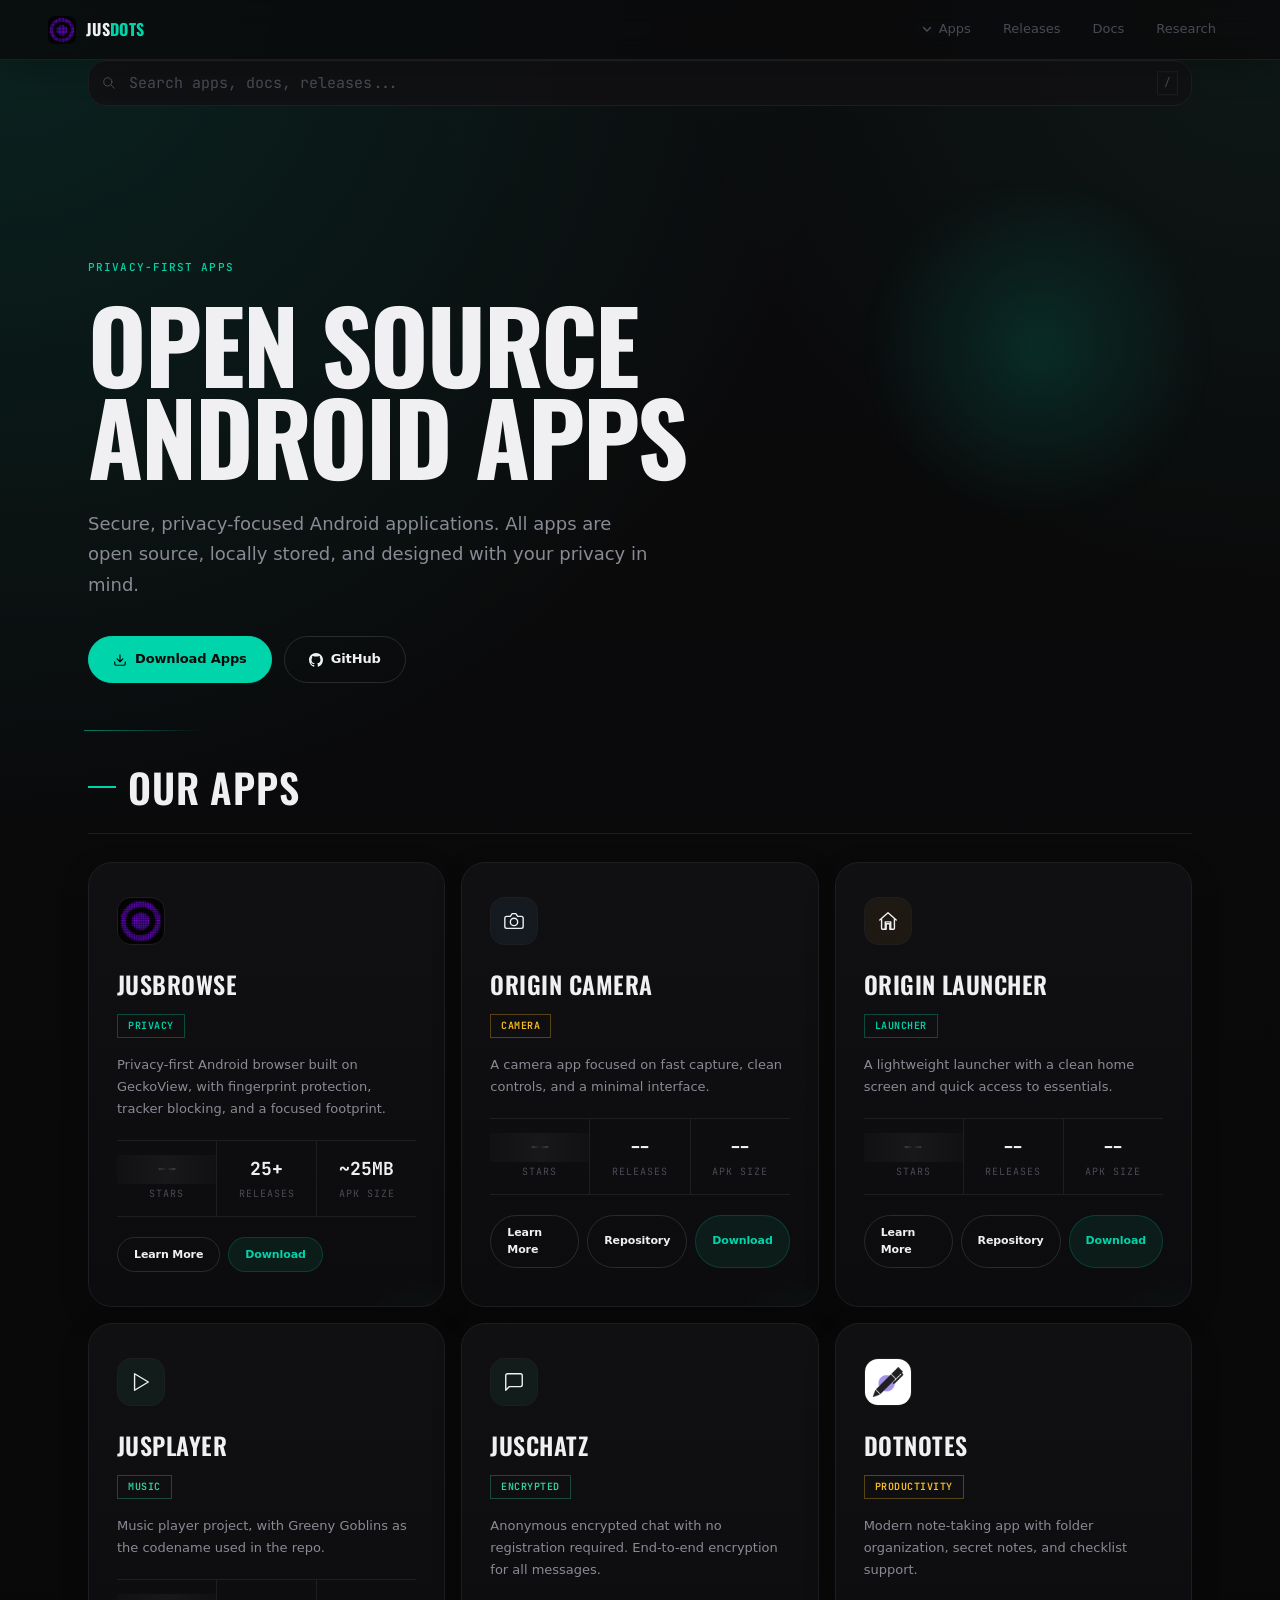
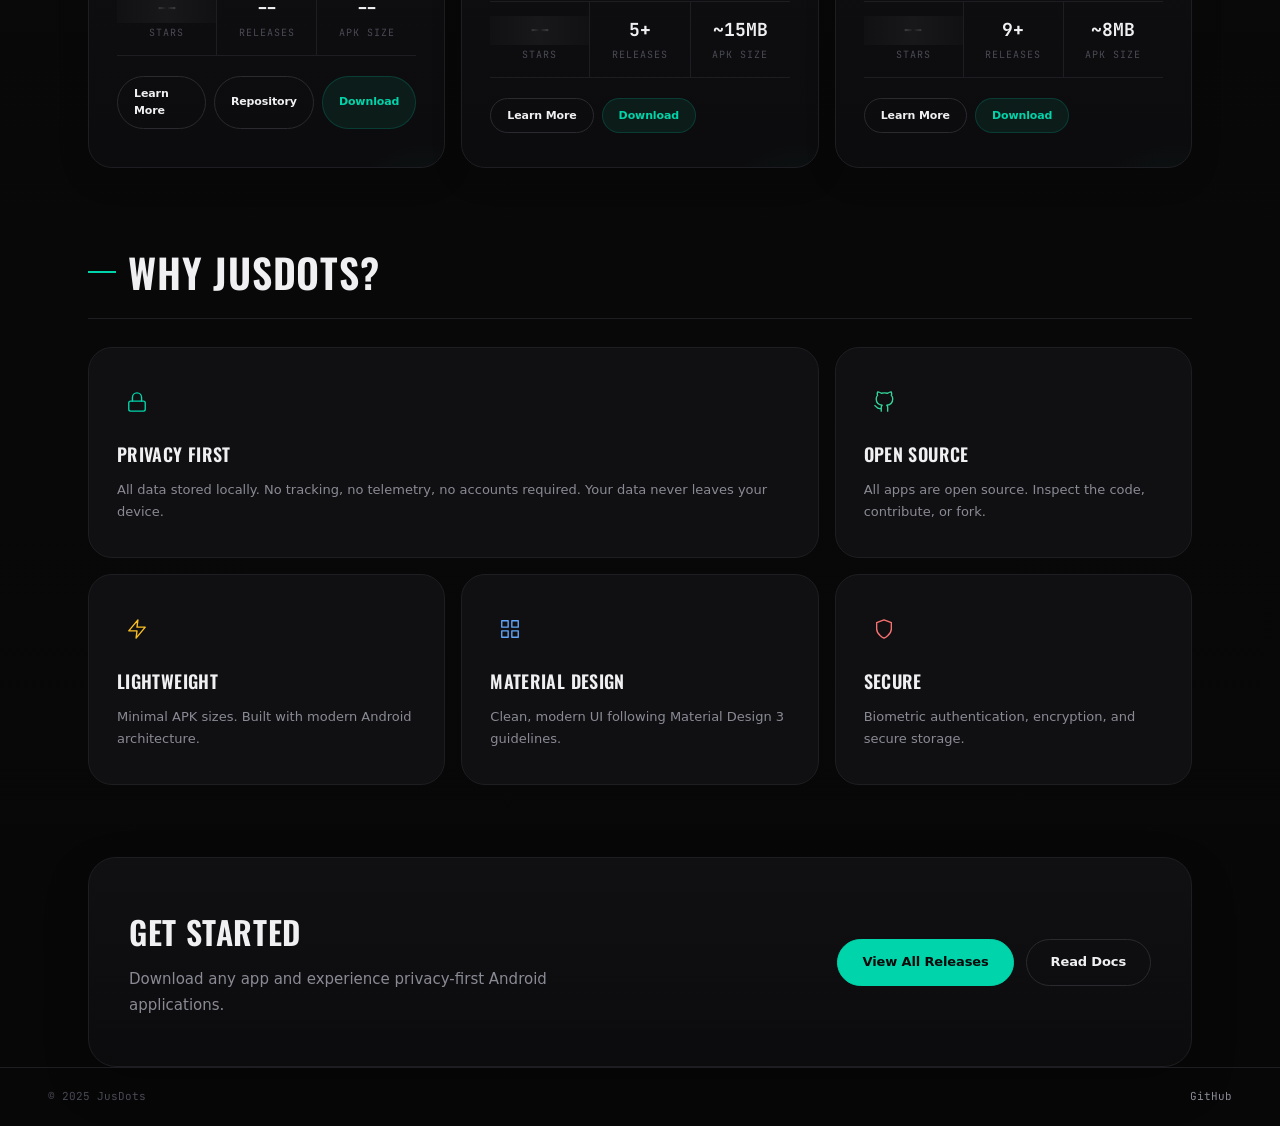
==== commit 6a97280a: "Update app stats and dedicated pages" ====
--- a/index.html
+++ b/index.html
@@ -6,7 +6,7 @@
   <meta name="viewport" content="width=device-width,initial-scale=1" />
   <title>JusDots | Privacy-First Android Apps</title>
   <meta name="description"
-    content="JusDots - Developer portal for privacy-first Android apps. Browse privately with JusBrowse, chat anonymously with JusChatz, and take notes with DotNotes." />
+    content="JusDots - Developer portal for privacy-first Android apps. Browse privately with JusBrowse-GeckoView, chat anonymously with JusChatz, take notes with DotNotes, and explore Origin Camera, Origin Launcher, and JusPlayer." />
   <meta name="keywords"
     content="android apps, privacy browser, note taking, encrypted chat, android webview, privacy first" />
   <meta name="author" content="JusDots" />
@@ -15,12 +15,12 @@
   <meta property="og:type" content="website" />
   <meta property="og:url" content="https://shubh72010.github.io/JusDots-Dev/" />
   <meta property="og:title" content="JusDots | Privacy-First Android Apps" />
-  <meta property="og:description" content="Open source privacy-focused Android apps: JusBrowse, JusChatz, DotNotes" />
+  <meta property="og:description" content="Open source privacy-focused Android apps: JusBrowse-GeckoView, JusChatz, DotNotes, Origin Camera, Origin Launcher, and JusPlayer" />
   <meta property="og:image" content="https://shubh72010.github.io/JusDots-Dev/assets/og-image.png" />
 
   <meta name="twitter:card" content="summary_large_image" />
   <meta name="twitter:title" content="JusDots | Privacy-First Android Apps" />
-  <meta name="twitter:description" content="Open source privacy-focused Android apps: JusBrowse, JusChatz, DotNotes" />
+  <meta name="twitter:description" content="Open source privacy-focused Android apps: JusBrowse-GeckoView, JusChatz, DotNotes, Origin Camera, Origin Launcher, and JusPlayer" />
 
   <link rel="preconnect" href="https://fonts.googleapis.com">
   <link rel="preconnect" href="https://fonts.gstatic.com" crossorigin>
@@ -33,12 +33,6 @@
 
 <body>
   <a href="#main-content" class="skip-link">Skip to main content</a>
-
-  <!-- Mobile Search Bar -->
-  <div class="mobile-search">
-    <input type="search" id="mobile-search-input" placeholder="Search apps, releases, docs..." aria-label="Search"
-      oninput="handleMobileSearch(this.value)">
-  </div>
 
   <nav role="navigation" aria-label="Main navigation">
     <button class="nav-toggle" aria-label="Toggle navigation menu" aria-expanded="false">
@@ -50,12 +44,6 @@
       <div class="logo-ic" style="display:none">JD</div>
       <div class="logo-tx">Jus<span>Dots</span></div>
     </a>
-
-    <div class="nav-search">
-      <input type="search" id="nav-search-input" placeholder="Search..." aria-label="Search"
-        oninput="handleNavSearch(this.value)" onfocus="showNavSearchResults()" onblur="hideNavSearchResults()">
-      <div class="nav-search-results" id="nav-search-results"></div>
-    </div>
 
     <div class="nav-links" role="menubar">
       <div class="nav-dropdown">
@@ -70,6 +58,9 @@
           <a onclick="sp('browse')" role="menuitem">JusBrowse</a>
           <a onclick="sp('chat')" role="menuitem">JusChatz</a>
           <a onclick="sp('notes')" role="menuitem">DotNotes</a>
+          <a onclick="sp('camera')" role="menuitem">Origin Camera</a>
+          <a onclick="sp('launcher')" role="menuitem">Origin Launcher</a>
+          <a onclick="sp('player')" role="menuitem">JusPlayer</a>
         </div>
       </div>
       <a onclick="sp('releases')" role="menuitem">Releases</a>
@@ -109,15 +100,15 @@
 
         <div class="stitle reveal">Our Apps</div>
         <div class="app-grid reveal-stagger">
-          <div class="app-card" data-repo="shubh72010/JusBrowse" data-id="browse" data-color="browse">
-            <img src="JusBrowse.png" alt="JusBrowse" class="app-icon-img"
+          <div class="app-card" data-repo="shubh72010/JusBrowse-GeckoView" data-id="browse" data-color="browse">
+            <img src="JusDots.png" alt="JusBrowse GeckoView" class="app-icon-img"
               onerror="this.style.display='none';this.nextElementSibling.style.display='flex'">
             <div class="app-icon browse" style="display:none">
               <svg width="22" height="22" viewBox="0 0 24 24" fill="none" stroke="currentColor" stroke-width="1.5" stroke-linecap="round" stroke-linejoin="round"><circle cx="12" cy="12" r="10"/><line x1="2" y1="12" x2="22" y2="12"/><path d="M12 2a15.3 15.3 0 0 1 4 10 15.3 15.3 0 0 1-4 10 15.3 15.3 0 0 1-4-10 15.3 15.3 0 0 1 4-10z"/></svg>
             </div>
             <h3>JusBrowse <span class="new-badge" style="display:none">NEW</span></h3>
             <span class="tag privacy">Privacy</span>
-            <p>Privacy-first Android browser with fingerprint protection, tracker blocking, and minimal memory footprint.</p>
+            <p>Privacy-first Android browser built on GeckoView, with fingerprint protection, tracker blocking, and a focused footprint.</p>
             <div class="stats">
               <div class="stat">
                 <div class="stat-n skeleton" id="stars-browse">--</div>
@@ -134,7 +125,91 @@
             </div>
             <div class="actions">
               <a class="btn bs" onclick="sp('browse')">Learn More</a>
-              <a class="btn br" id="download-browse" href="https://github.com/shubh72010/JusBrowse/releases" target="_blank">Download</a>
+              <a class="btn br" id="download-browse" href="https://github.com/shubh72010/JusBrowse-GeckoView/releases" target="_blank">Download</a>
+            </div>
+          </div>
+
+          <div class="app-card" data-repo="rKyzen/Origin-Camera" data-id="camera" data-color="camera">
+            <div class="app-icon" style="background: rgba(96, 165, 250, 0.06);">
+              <svg width="22" height="22" viewBox="0 0 24 24" fill="none" stroke="currentColor" stroke-width="1.5" stroke-linecap="round" stroke-linejoin="round"><path d="M4 7h4l2-3h4l2 3h4a2 2 0 0 1 2 2v9a2 2 0 0 1-2 2H4a2 2 0 0 1-2-2V9a2 2 0 0 1 2-2z"/><circle cx="12" cy="13" r="4"/></svg>
+            </div>
+            <h3>Origin Camera <span class="new-badge" style="display:none">NEW</span></h3>
+            <span class="tag notes">Camera</span>
+            <p>A camera app focused on fast capture, clean controls, and a minimal interface.</p>
+            <div class="stats">
+              <div class="stat">
+                <div class="stat-n skeleton" id="stars-camera">--</div>
+                <div class="stat-l">Stars</div>
+              </div>
+              <div class="stat">
+                <div class="stat-n" id="version-camera">--</div>
+                <div class="stat-l">Releases</div>
+              </div>
+              <div class="stat">
+                <div class="stat-n" id="size-camera">--</div>
+                <div class="stat-l">APK Size</div>
+              </div>
+            </div>
+            <div class="actions">
+              <a class="btn bs" onclick="sp('camera')">Learn More</a>
+              <a class="btn bs" href="https://github.com/rKyzen/Origin-Camera" target="_blank">Repository</a>
+              <a class="btn br" id="download-camera" href="https://github.com/rKyzen/Origin-Camera/releases" target="_blank">Download</a>
+            </div>
+          </div>
+
+          <div class="app-card" data-repo="rKyzen/Origin-Launcher" data-id="launcher" data-color="launcher">
+            <div class="app-icon" style="background: rgba(251, 191, 36, 0.06);">
+              <svg width="22" height="22" viewBox="0 0 24 24" fill="none" stroke="currentColor" stroke-width="1.5" stroke-linecap="round" stroke-linejoin="round"><path d="M3 11l9-8 9 8"/><path d="M5 10v10a1 1 0 0 0 1 1h4v-6h4v6h4a1 1 0 0 0 1-1V10"/><path d="M9 21V13h6v8"/></svg>
+            </div>
+            <h3>Origin Launcher <span class="new-badge" style="display:none">NEW</span></h3>
+            <span class="tag privacy">Launcher</span>
+            <p>A lightweight launcher with a clean home screen and quick access to essentials.</p>
+            <div class="stats">
+              <div class="stat">
+                <div class="stat-n skeleton" id="stars-launcher">--</div>
+                <div class="stat-l">Stars</div>
+              </div>
+              <div class="stat">
+                <div class="stat-n" id="version-launcher">--</div>
+                <div class="stat-l">Releases</div>
+              </div>
+              <div class="stat">
+                <div class="stat-n" id="size-launcher">--</div>
+                <div class="stat-l">APK Size</div>
+              </div>
+            </div>
+            <div class="actions">
+              <a class="btn bs" onclick="sp('launcher')">Learn More</a>
+              <a class="btn bs" href="https://github.com/rKyzen/Origin-Launcher" target="_blank">Repository</a>
+              <a class="btn br" id="download-launcher" href="https://github.com/rKyzen/Origin-Launcher/releases" target="_blank">Download</a>
+            </div>
+          </div>
+
+          <div class="app-card" data-repo="shubh72010/Greeny-Goblins" data-id="player" data-color="player">
+            <div class="app-icon" style="background: rgba(52, 211, 153, 0.06);">
+              <svg width="22" height="22" viewBox="0 0 24 24" fill="none" stroke="currentColor" stroke-width="1.5" stroke-linecap="round" stroke-linejoin="round"><path d="M5 3v18l15-9-15-9z"/></svg>
+            </div>
+            <h3>JusPlayer <span class="new-badge" style="display:none">NEW</span></h3>
+            <span class="tag chat">Music</span>
+            <p>Music player project, with Greeny Goblins as the codename used in the repo.</p>
+            <div class="stats">
+              <div class="stat">
+                <div class="stat-n skeleton" id="stars-player">--</div>
+                <div class="stat-l">Stars</div>
+              </div>
+              <div class="stat">
+                <div class="stat-n" id="version-player">--</div>
+                <div class="stat-l">Releases</div>
+              </div>
+              <div class="stat">
+                <div class="stat-n" id="size-player">--</div>
+                <div class="stat-l">APK Size</div>
+              </div>
+            </div>
+            <div class="actions">
+              <a class="btn bs" onclick="sp('player')">Learn More</a>
+              <a class="btn bs" href="https://github.com/shubh72010/Greeny-Goblins" target="_blank">Repository</a>
+              <a class="btn br" id="download-player" href="https://github.com/shubh72010/Greeny-Goblins/releases" target="_blank">Download</a>
             </div>
           </div>
 
@@ -256,8 +331,8 @@
           <h1>Jus<span>Browse</span></h1>
           <p>A privacy-first Android browser featuring advanced fingerprinting protection, tracker blocking, and minimal memory footprint.</p>
           <div class="hbtns">
-            <a class="btn bp" href="https://github.com/shubh72010/JusBrowse/releases" target="_blank">Download APK</a>
-            <a class="btn bs" href="https://github.com/shubh72010/JusBrowse" target="_blank">GitHub</a>
+            <a class="btn bp" href="https://github.com/shubh72010/JusBrowse-GeckoView/releases" target="_blank">Download APK</a>
+            <a class="btn bs" href="https://github.com/shubh72010/JusBrowse-GeckoView" target="_blank">GitHub</a>
           </div>
         </div>
 
@@ -336,8 +411,8 @@
             <h3>JusBrowse on GitHub</h3>
             <span class="github-stars skeleton" id="stars-widget-browse">&#11088; --</span>
           </div>
-          <a class="btn bs" href="https://github.com/shubh72010/JusBrowse" target="_blank">View Repository</a>
-          <a class="btn bp" id="download-widget-browse" href="https://github.com/shubh72010/JusBrowse/releases" target="_blank">Download APK</a>
+          <a class="btn bs" href="https://github.com/shubh72010/JusBrowse-GeckoView" target="_blank">View Repository</a>
+          <a class="btn bp" id="download-widget-browse" href="https://github.com/shubh72010/JusBrowse-GeckoView/releases" target="_blank">Download APK</a>
         </div>
       </div>
 
@@ -521,6 +596,261 @@
         </div>
       </div>
 
+      <!-- ==================== ORIGIN CAMERA PAGE ==================== -->
+      <div class="page" id="page-camera">
+        <div class="hero reveal">
+          <div class="htag">Camera</div>
+          <h1>Origin<br><span>Camera</span></h1>
+          <p>A minimal camera app for fast capture and clean control. Built to stay out of the way and make opening the camera feel immediate.</p>
+          <div class="hbtns">
+            <a class="btn bp" href="https://github.com/rKyzen/Origin-Camera/releases" target="_blank">Download APK</a>
+            <a class="btn bs" href="https://github.com/rKyzen/Origin-Camera" target="_blank">GitHub</a>
+          </div>
+        </div>
+
+        <div class="page-metrics">
+          <div class="page-metric kicker">
+            <div>
+              <div class="stat-l">Live repo stats</div>
+              <div class="metric-note">Cached for 1 hour, then refreshed on next load</div>
+            </div>
+            <div class="metric-note">Stars, releases, and APK size below</div>
+          </div>
+          <div class="page-metric">
+            <div class="stat-n skeleton" id="page-stars-camera">--</div>
+            <div class="stat-l">Stars</div>
+          </div>
+          <div class="page-metric">
+            <div class="stat-n" id="page-version-camera">--</div>
+            <div class="stat-l">Releases</div>
+          </div>
+          <div class="page-metric">
+            <div class="stat-n" id="page-size-camera">--</div>
+            <div class="stat-l">APK Size</div>
+          </div>
+        </div>
+
+        <div class="hbtns" style="margin-bottom:28px;">
+          <a class="btn bs" onclick="filterReleases('Origin-Camera')">Learn More</a>
+          <a class="btn br" id="download-camera" href="https://github.com/rKyzen/Origin-Camera/releases" target="_blank">Download</a>
+        </div>
+
+        <div class="stitle">Key Features</div>
+        <div class="features">
+          <div class="feat">
+            <h3>Fast Launch</h3>
+            <p>Short path to camera open and capture.</p>
+          </div>
+          <div class="feat">
+            <h3>Minimal UI</h3>
+            <p>Controls stay compact and readable.</p>
+          </div>
+          <div class="feat">
+            <h3>Clean Output</h3>
+            <p>Designed around simple capture, not bloat.</p>
+          </div>
+        </div>
+
+        <div class="stitle">Technical Specs</div>
+        <div class="ct">
+          <table>
+            <tbody>
+              <tr><td style="width:40%">Repo</td><td>rKyzen/Origin-Camera</td></tr>
+              <tr><td>Project</td><td>Origin Camera</td></tr>
+              <tr><td>Focus</td><td>Capture-first UI</td></tr>
+            </tbody>
+          </table>
+        </div>
+
+        <div class="app-releases">
+          <div class="stitle">Recent Releases <span class="release-count" id="count-camera">--</span></div>
+          <div class="release-mini-list" id="releases-camera">
+            <div class="release-mini">
+              <div class="meta"><span class="version skeleton" style="width:80px">Loading...</span></div>
+            </div>
+          </div>
+        </div>
+
+        <div class="github-widget" data-repo="rKyzen/Origin-Camera">
+          <div class="github-widget-header">
+            <h3>Origin Camera on GitHub</h3>
+            <span class="github-stars skeleton" id="stars-widget-camera">&#11088; --</span>
+          </div>
+          <a class="btn bs" href="https://github.com/rKyzen/Origin-Camera" target="_blank">View Repository</a>
+          <a class="btn bp" id="download-widget-camera" href="https://github.com/rKyzen/Origin-Camera/releases" target="_blank">Download APK</a>
+        </div>
+      </div>
+
+      <!-- ==================== ORIGIN LAUNCHER PAGE ==================== -->
+      <div class="page" id="page-launcher">
+        <div class="hero reveal">
+          <div class="htag">Launcher</div>
+          <h1>Origin<br><span>Launcher</span></h1>
+          <p>A clean home screen launcher with quick access to essentials and a lightweight feel.</p>
+          <div class="hbtns">
+            <a class="btn bp" href="https://github.com/rKyzen/Origin-Launcher/releases" target="_blank">Download APK</a>
+            <a class="btn bs" href="https://github.com/rKyzen/Origin-Launcher" target="_blank">GitHub</a>
+          </div>
+        </div>
+
+        <div class="page-metrics">
+          <div class="page-metric kicker">
+            <div>
+              <div class="stat-l">Live repo stats</div>
+              <div class="metric-note">Cached for 1 hour, then refreshed on next load</div>
+            </div>
+            <div class="metric-note">Stars, releases, and APK size below</div>
+          </div>
+          <div class="page-metric">
+            <div class="stat-n skeleton" id="page-stars-launcher">--</div>
+            <div class="stat-l">Stars</div>
+          </div>
+          <div class="page-metric">
+            <div class="stat-n" id="page-version-launcher">--</div>
+            <div class="stat-l">Releases</div>
+          </div>
+          <div class="page-metric">
+            <div class="stat-n" id="page-size-launcher">--</div>
+            <div class="stat-l">APK Size</div>
+          </div>
+        </div>
+
+        <div class="hbtns" style="margin-bottom:28px;">
+          <a class="btn bs" onclick="filterReleases('Origin-Launcher')">Learn More</a>
+          <a class="btn br" id="download-launcher" href="https://github.com/rKyzen/Origin-Launcher/releases" target="_blank">Download</a>
+        </div>
+
+        <div class="stitle">Key Features</div>
+        <div class="features">
+          <div class="feat">
+            <h3>Quick Access</h3>
+            <p>Designed to keep core apps close.</p>
+          </div>
+          <div class="feat">
+            <h3>Lightweight</h3>
+            <p>Simple structure, minimal overhead.</p>
+          </div>
+          <div class="feat">
+            <h3>Calm Layout</h3>
+            <p>Focused launcher flow without clutter.</p>
+          </div>
+        </div>
+
+        <div class="stitle">Technical Specs</div>
+        <div class="ct">
+          <table>
+            <tbody>
+              <tr><td style="width:40%">Repo</td><td>rKyzen/Origin-Launcher</td></tr>
+              <tr><td>Project</td><td>Origin Launcher</td></tr>
+              <tr><td>Focus</td><td>Home screen launcher</td></tr>
+            </tbody>
+          </table>
+        </div>
+
+        <div class="app-releases">
+          <div class="stitle">Recent Releases <span class="release-count" id="count-launcher">--</span></div>
+          <div class="release-mini-list" id="releases-launcher">
+            <div class="release-mini">
+              <div class="meta"><span class="version skeleton" style="width:80px">Loading...</span></div>
+            </div>
+          </div>
+        </div>
+
+        <div class="github-widget" data-repo="rKyzen/Origin-Launcher">
+          <div class="github-widget-header">
+            <h3>Origin Launcher on GitHub</h3>
+            <span class="github-stars skeleton" id="stars-widget-launcher">&#11088; --</span>
+          </div>
+          <a class="btn bs" href="https://github.com/rKyzen/Origin-Launcher" target="_blank">View Repository</a>
+          <a class="btn bp" id="download-widget-launcher" href="https://github.com/rKyzen/Origin-Launcher/releases" target="_blank">Download APK</a>
+        </div>
+      </div>
+
+      <!-- ==================== JUSPLAYER PAGE ==================== -->
+      <div class="page" id="page-player">
+        <div class="hero reveal">
+          <div class="htag">Music Player</div>
+          <h1>Jus<span>Player</span></h1>
+          <p>Greeny Goblins is the codename; JusPlayer is the product name. A music player shaped around a simple library and direct playback.</p>
+          <div class="hbtns">
+            <a class="btn bp" href="https://github.com/shubh72010/Greeny-Goblins/releases" target="_blank">Download APK</a>
+            <a class="btn bs" href="https://github.com/shubh72010/Greeny-Goblins" target="_blank">GitHub</a>
+          </div>
+        </div>
+
+        <div class="page-metrics">
+          <div class="page-metric kicker">
+            <div>
+              <div class="stat-l">Live repo stats</div>
+              <div class="metric-note">Cached for 1 hour, then refreshed on next load</div>
+            </div>
+            <div class="metric-note">Stars, releases, and APK size below</div>
+          </div>
+          <div class="page-metric">
+            <div class="stat-n skeleton" id="page-stars-player">--</div>
+            <div class="stat-l">Stars</div>
+          </div>
+          <div class="page-metric">
+            <div class="stat-n" id="page-version-player">--</div>
+            <div class="stat-l">Releases</div>
+          </div>
+          <div class="page-metric">
+            <div class="stat-n" id="page-size-player">--</div>
+            <div class="stat-l">APK Size</div>
+          </div>
+        </div>
+
+        <div class="hbtns" style="margin-bottom:28px;">
+          <a class="btn bs" onclick="filterReleases('JusPlayer')">Learn More</a>
+          <a class="btn br" id="download-player" href="https://github.com/shubh72010/Greeny-Goblins/releases" target="_blank">Download</a>
+        </div>
+
+        <div class="stitle">Key Features</div>
+        <div class="features">
+          <div class="feat">
+            <h3>Simple Library</h3>
+            <p>Built to keep albums and tracks easy to reach.</p>
+          </div>
+          <div class="feat">
+            <h3>Direct Playback</h3>
+            <p>Playback-first layout with low friction.</p>
+          </div>
+          <div class="feat">
+            <h3>Codename Track</h3>
+            <p>Greeny Goblins stays as the repo codename.</p>
+          </div>
+        </div>
+
+        <div class="stitle">Technical Specs</div>
+        <div class="ct">
+          <table>
+            <tbody>
+              <tr><td style="width:40%">Repo</td><td>shubh72010/Greeny-Goblins</td></tr>
+              <tr><td>Product</td><td>JusPlayer</td></tr>
+              <tr><td>Codename</td><td>Greeny Goblins</td></tr>
+            </tbody>
+          </table>
+        </div>
+
+        <div class="app-releases">
+          <div class="stitle">Recent Releases <span class="release-count" id="count-player">--</span></div>
+          <div class="release-mini-list" id="releases-player">
+            <div class="release-mini">
+              <div class="meta"><span class="version skeleton" style="width:80px">Loading...</span></div>
+            </div>
+          </div>
+        </div>
+
+        <div class="github-widget" data-repo="shubh72010/Greeny-Goblins">
+          <div class="github-widget-header">
+            <h3>JusPlayer on GitHub</h3>
+            <span class="github-stars skeleton" id="stars-widget-player">&#11088; --</span>
+          </div>
+          <a class="btn bs" href="https://github.com/shubh72010/Greeny-Goblins" target="_blank">View Repository</a>
+          <a class="btn bp" id="download-widget-player" href="https://github.com/shubh72010/Greeny-Goblins/releases" target="_blank">Download APK</a>
+        </div>
+      </div>
+
       <!-- ==================== RELEASES PAGE ==================== -->
       <div class="page" id="page-releases">
         <div class="stitle">All Releases <span class="release-count" id="total-release-count">--</span>
@@ -532,7 +862,7 @@
 
         <div class="filter-tabs" id="filter-tabs">
           <div class="filter-tab active" data-filter="all" onclick="filterReleases('all')">All <span class="count" id="count-all">--</span></div>
-          <div class="filter-tab" data-filter="JusBrowse" onclick="filterReleases('JusBrowse')">JusBrowse <span class="count" id="count-JusBrowse">--</span></div>
+          <div class="filter-tab" data-filter="JusBrowse-GeckoView" onclick="filterReleases('JusBrowse-GeckoView')">JusBrowse <span class="count" id="count-JusBrowse-GeckoView">--</span></div>
           <div class="filter-tab" data-filter="JusChatz" onclick="filterReleases('JusChatz')">JusChatz <span class="count" id="count-JusChatz">--</span></div>
           <div class="filter-tab" data-filter="DotNotes" onclick="filterReleases('DotNotes')">DotNotes <span class="count" id="count-DotNotes">--</span></div>
         </div>
--- a/css/styles.css
+++ b/css/styles.css
@@ -8,11 +8,13 @@
   --bg: #0a0a0b;
   --bg-raised: #111113;
   --bg-surface: #18181b;
+  --bg-elevated: #202026;
   --border: #1e1e22;
   --border-strong: #2a2a2f;
   --ac: #00d4aa;
   --ac-dim: rgba(0, 212, 170, 0.08);
   --ac-mid: rgba(0, 212, 170, 0.18);
+  --ac-strong: rgba(0, 212, 170, 0.3);
   --ink: #f0f0f2;
   --ink-2: #8a8a95;
   --ink-3: #4a4a55;
@@ -39,16 +41,19 @@
 }
 
 *, *::before, *::after { box-sizing: border-box; margin: 0; padding: 0; }
-html { scroll-behavior: smooth; }
+html { scroll-behavior: smooth; overflow-x: clip; }
 body {
-  background: var(--bg);
+  background:
+    radial-gradient(circle at top left, rgba(0, 212, 170, 0.12), transparent 28%),
+    radial-gradient(circle at top right, rgba(52, 211, 153, 0.07), transparent 20%),
+    linear-gradient(180deg, #0b0b0d 0%, #09090a 42%, #070708 100%);
   color: var(--ink);
   font-family: var(--font-body);
   font-size: var(--text-base);
   min-height: 100dvh;
   line-height: 1.6;
   -webkit-font-smoothing: antialiased;
-  overflow-x: hidden;
+  overflow-x: clip;
 }
 a { color: inherit; text-decoration: none; }
 img { display: block; max-width: 100%; }
@@ -73,10 +78,11 @@
   position: fixed;
   top: 0; left: 0; right: 0;
   height: var(--nh);
-  background: rgba(10, 10, 11, 0.92);
+  background: rgba(10, 10, 11, 0.82);
   backdrop-filter: blur(12px);
   -webkit-backdrop-filter: blur(12px);
   border-bottom: 1px solid var(--border);
+  box-shadow: 0 10px 30px rgba(0, 0, 0, 0.18);
   display: flex;
   align-items: center;
   padding: 0 clamp(20px, 4vw, 48px);
@@ -122,6 +128,7 @@
   background: var(--bg-raised); border: 1px solid var(--border);
   color: var(--ink); font-size: var(--text-sm); font-family: var(--font-mono);
   transition: border-color 0.2s;
+  border-radius: 999px;
 }
 .nav-search input:focus { outline: none; border-color: var(--ac); }
 .nav-search input::placeholder { color: var(--ink-3); }
@@ -169,8 +176,10 @@
 .nav-dropdown:hover .nav-dropdown-toggle::after { transform: scaleX(1); }
 .nav-dropdown-menu {
   position: absolute; top: calc(100% + 6px); left: 0;
-  background: var(--bg-surface); border: 1px solid var(--border);
-  padding: 4px; min-width: 160px; display: none; z-index: 1000;
+  background: rgba(17, 17, 19, 0.96); border: 1px solid var(--border);
+  padding: 6px; min-width: 180px; display: none; z-index: 1000;
+  border-radius: 16px;
+  box-shadow: 0 24px 50px rgba(0, 0, 0, 0.35);
 }
 .nav-dropdown:hover .nav-dropdown-menu { display: block; }
 .nav-dropdown-menu a {
@@ -185,13 +194,23 @@
 .page { display: none; }
 .page.active { display: block; }
 
+.page.active {
+  animation: page-fade 320ms ease-out;
+}
+
+@keyframes page-fade {
+  from { opacity: 0.4; transform: translateY(8px); }
+  to { opacity: 1; transform: translateY(0); }
+}
+
 /* SEARCH */
 .search-box { margin-bottom: 40px; position: relative; }
 .search-box input {
   width: 100%; padding: 12px 16px 12px 40px;
-  background: var(--bg-raised); border: 1px solid var(--border); border-radius: 0;
+  background: rgba(17, 17, 19, 0.92); border: 1px solid var(--border); border-radius: 18px;
   color: var(--ink); font-size: var(--text-base); font-family: var(--font-mono);
   transition: border-color 0.2s;
+  box-shadow: inset 0 1px 0 rgba(255, 255, 255, 0.02);
 }
 .search-box input:focus { outline: none; border-color: var(--ac); }
 .search-box input::placeholder { color: var(--ink-3); }
@@ -207,8 +226,10 @@
 }
 .search-results {
   position: absolute; top: calc(100% + 4px); left: 0; right: 0;
-  background: var(--bg-surface); border: 1px solid var(--border);
+  background: rgba(17, 17, 19, 0.98); border: 1px solid var(--border);
   max-height: 300px; overflow-y: auto; display: none; z-index: 100;
+  border-radius: 16px;
+  box-shadow: 0 24px 60px rgba(0, 0, 0, 0.4);
 }
 .search-results.active { display: block; }
 .search-result { padding: 10px 14px; cursor: pointer; transition: background 0.1s; border-bottom: 1px solid var(--border); }
@@ -222,6 +243,27 @@
 
 /* HERO */
 .hero { padding: clamp(60px, 12vh, 120px) 0 clamp(40px, 8vh, 80px); position: relative; }
+.hero::before {
+  content: '';
+  position: absolute;
+  inset: 24px -24px auto auto;
+  width: clamp(220px, 28vw, 360px);
+  height: clamp(220px, 28vw, 360px);
+  background: radial-gradient(circle, rgba(0, 212, 170, 0.15), transparent 68%);
+  filter: blur(8px);
+  pointer-events: none;
+  z-index: -1;
+}
+.hero::after {
+  content: '';
+  position: absolute;
+  left: -4px;
+  bottom: clamp(12px, 4vw, 24px);
+  width: 120px;
+  height: 1px;
+  background: linear-gradient(90deg, var(--ac), transparent);
+  opacity: 0.55;
+}
 .htag {
   display: inline-flex; align-items: center; gap: 8px;
   font-family: var(--font-mono); font-size: var(--text-xs); font-weight: 500;
@@ -240,7 +282,7 @@
 
 /* BUTTONS */
 .btn {
-  padding: 12px 24px; border-radius: 0; font-size: var(--text-sm); font-weight: 600;
+  padding: 12px 24px; border-radius: 999px; font-size: var(--text-sm); font-weight: 600;
   font-family: var(--font-body); cursor: pointer; border: 1px solid transparent;
   transition: all 0.2s cubic-bezier(0.16, 1, 0.3, 1);
   display: inline-flex; align-items: center; gap: 8px; letter-spacing: -0.01em;
@@ -248,30 +290,61 @@
 .btn:active { transform: translate(1px, 1px); }
 .btn:focus-visible { outline: 2px solid var(--ac); outline-offset: 2px; }
 .bp { background: var(--ac); color: var(--bg); border-color: var(--ac); }
-.bp:hover { background: #00e6b8; border-color: #00e6b8; }
+.bp:hover { background: #15e5bc; border-color: #15e5bc; box-shadow: 0 10px 24px rgba(0, 212, 170, 0.18); }
 .bs { background: transparent; color: var(--ink); border-color: var(--border-strong); }
-.bs:hover { border-color: var(--ink-3); }
+.bs:hover { border-color: var(--ink-2); background: rgba(255, 255, 255, 0.02); }
 .br { background: var(--ac-dim); color: var(--ac); border-color: var(--ac-mid); }
-.br:hover { background: var(--ac-mid); }
+.br:hover { background: var(--ac-mid); box-shadow: 0 10px 24px rgba(0, 212, 170, 0.1); }
 
 /* SECTION TITLE */
 .stitle {
   font-family: var(--font-display);
   font-size: clamp(28px, 4vw, var(--text-3xl));
   font-weight: 600; text-transform: uppercase; letter-spacing: 0.02em;
-  margin-bottom: 32px; padding-bottom: 16px; border-bottom: 1px solid var(--border);
+  margin-bottom: 28px; padding-bottom: 14px; border-bottom: 1px solid var(--border);
+  display: flex; align-items: center; gap: 12px;
+}
+.stitle::before {
+  content: '';
+  width: 28px;
+  height: 2px;
+  background: var(--ac);
+  flex: 0 0 auto;
 }
 .stitle span { color: var(--ac); }
 
 /* APP CARDS */
-.app-grid { display: grid; grid-template-columns: repeat(3, 1fr); gap: 1px; margin-bottom: 72px; background: var(--border); border: 1px solid var(--border); }
-.app-card { background: var(--bg); padding: 36px 28px; position: relative; transition: background 0.2s; }
-.app-card:hover { background: var(--bg-raised); }
-.app-icon { width: 48px; height: 48px; display: flex; align-items: center; justify-content: center; margin-bottom: 20px; border: 1px solid var(--border); }
+.app-grid { display: grid; grid-template-columns: repeat(3, minmax(0, 1fr)); gap: 16px; margin-bottom: 72px; }
+.app-card {
+  background: linear-gradient(180deg, rgba(17, 17, 19, 0.96), rgba(12, 12, 14, 0.98));
+  padding: 34px 28px;
+  position: relative;
+  transition: transform 0.22s cubic-bezier(0.16, 1, 0.3, 1), border-color 0.22s, box-shadow 0.22s;
+  border: 1px solid var(--border);
+  border-radius: 24px;
+  box-shadow: 0 10px 30px rgba(0, 0, 0, 0.18);
+  overflow: hidden;
+}
+.app-card::after {
+  content: '';
+  position: absolute;
+  inset: auto -20% -35% auto;
+  width: 180px;
+  height: 180px;
+  border-radius: 50%;
+  background: radial-gradient(circle, rgba(0, 212, 170, 0.08), transparent 70%);
+  pointer-events: none;
+}
+.app-card:hover {
+  transform: translateY(-4px);
+  border-color: var(--border-strong);
+  box-shadow: 0 16px 42px rgba(0, 0, 0, 0.28);
+}
+.app-icon { width: 48px; height: 48px; display: flex; align-items: center; justify-content: center; margin-bottom: 20px; border: 1px solid var(--border); border-radius: 14px; }
 .app-icon.browse { background: rgba(0, 212, 170, 0.06); }
 .app-icon.chat { background: rgba(52, 211, 153, 0.06); }
 .app-icon.notes { background: rgba(251, 191, 36, 0.06); }
-.app-icon-img { width: 48px; height: 48px; border-radius: 6px; object-fit: contain; margin-bottom: 20px; border: 1px solid var(--border); }
+.app-icon-img { width: 48px; height: 48px; border-radius: 14px; object-fit: contain; margin-bottom: 20px; border: 1px solid var(--border); }
 .app-card h3 { font-family: var(--font-display); font-size: var(--text-xl); font-weight: 600; text-transform: uppercase; letter-spacing: 0.02em; margin-bottom: 8px; }
 .app-card .tag { display: inline-block; padding: 3px 10px; font-size: 10px; font-weight: 600; font-family: var(--font-mono); margin-bottom: 16px; letter-spacing: 0.05em; text-transform: uppercase; }
 .app-card .tag.privacy { color: var(--browse); border: 1px solid rgba(0, 212, 170, 0.3); }
@@ -286,10 +359,60 @@
 .app-card .actions { display: flex; gap: 8px; }
 .app-card .actions .btn { padding: 8px 16px; font-size: var(--text-xs); }
 
+.page-metrics {
+  display: grid;
+  grid-template-columns: repeat(3, minmax(0, 1fr));
+  gap: 14px;
+  margin-bottom: 24px;
+}
+.page-metric {
+  background: linear-gradient(180deg, rgba(17, 17, 19, 0.96), rgba(12, 12, 14, 0.98));
+  border: 1px solid var(--border);
+  border-radius: 22px;
+  padding: 18px 18px 16px;
+  box-shadow: 0 12px 30px rgba(0, 0, 0, 0.16);
+}
+.page-metric .stat-n {
+  font-size: clamp(24px, 2vw, 30px);
+  line-height: 1;
+}
+.page-metric .stat-l {
+  margin-top: 8px;
+  font-size: 10px;
+  letter-spacing: 0.18em;
+}
+.page-metric.kicker {
+  grid-column: 1 / -1;
+  display: flex;
+  align-items: center;
+  justify-content: space-between;
+  gap: 12px;
+  padding: 14px 18px;
+  background: rgba(17, 17, 19, 0.78);
+}
+.page-metric.kicker .stat-l {
+  margin-top: 0;
+}
+.page-metric.kicker .metric-note {
+  color: var(--ink-2);
+  font-family: var(--font-mono);
+  font-size: 10px;
+  text-transform: uppercase;
+  letter-spacing: 0.14em;
+}
+
 /* BENTO */
-.bento { display: grid; grid-template-columns: repeat(3, 1fr); gap: 1px; margin-bottom: 72px; background: var(--border); border: 1px solid var(--border); }
-.bento-cell { background: var(--bg); padding: 36px 28px; position: relative; transition: background 0.2s; }
-.bento-cell:hover { background: var(--bg-raised); }
+.bento { display: grid; grid-template-columns: repeat(3, minmax(0, 1fr)); gap: 16px; margin-bottom: 72px; }
+.bento-cell {
+  background: rgba(17, 17, 19, 0.9);
+  padding: 34px 28px;
+  position: relative;
+  transition: transform 0.22s cubic-bezier(0.16, 1, 0.3, 1), border-color 0.22s;
+  border: 1px solid var(--border);
+  border-radius: 24px;
+  overflow: hidden;
+}
+.bento-cell:hover { transform: translateY(-3px); border-color: var(--border-strong); }
 .bento-cell.featured { grid-column: span 2; }
 .bento-icon { width: 40px; height: 40px; display: flex; align-items: center; justify-content: center; margin-bottom: 18px; }
 .bento-icon svg { width: 22px; height: 22px; stroke: currentColor; fill: none; stroke-width: 1.5; stroke-linecap: round; stroke-linejoin: round; }
@@ -302,24 +425,30 @@
 .bento-cell p { color: var(--ink-2); font-size: var(--text-sm); line-height: 1.7; }
 
 /* FEATURES */
-.features { display: grid; grid-template-columns: repeat(3, 1fr); gap: 1px; margin-bottom: 72px; background: var(--border); border: 1px solid var(--border); }
-.feat { background: var(--bg); padding: 32px 24px; transition: background 0.2s; }
-.feat:hover { background: var(--bg-raised); }
+.features { display: grid; grid-template-columns: repeat(3, minmax(0, 1fr)); gap: 16px; margin-bottom: 72px; }
+.feat {
+  background: rgba(17, 17, 19, 0.9);
+  padding: 32px 24px;
+  transition: transform 0.22s cubic-bezier(0.16, 1, 0.3, 1), border-color 0.22s;
+  border: 1px solid var(--border);
+  border-radius: 20px;
+}
+.feat:hover { transform: translateY(-3px); border-color: var(--border-strong); }
 .feat-i { display: block; font-size: 24px; margin-bottom: 16px; color: var(--ac); }
 .feat h3 { font-family: var(--font-display); font-size: var(--text-base); font-weight: 600; text-transform: uppercase; letter-spacing: 0.02em; margin-bottom: 8px; }
 .feat p { color: var(--ink-2); font-size: var(--text-sm); line-height: 1.6; }
 
 /* CTA */
 .cta-section { margin-top: 16px; }
-.cta-card { border: 1px solid var(--border); padding: 48px 40px; display: flex; justify-content: space-between; align-items: center; gap: 32px; background: var(--bg-raised); }
+.cta-card { border: 1px solid var(--border); padding: 48px 40px; display: flex; justify-content: space-between; align-items: center; gap: 32px; background: linear-gradient(180deg, rgba(17, 17, 19, 0.96), rgba(12, 12, 14, 0.96)); border-radius: 28px; box-shadow: 0 18px 45px rgba(0, 0, 0, 0.24); }
 .cta-content { flex: 1; max-width: 480px; }
 .cta-content h3 { font-family: var(--font-display); font-size: var(--text-2xl); font-weight: 600; text-transform: uppercase; letter-spacing: 0.02em; margin-bottom: 10px; }
 .cta-content p { color: var(--ink-2); font-size: var(--text-base); line-height: 1.7; }
 .cta-actions { display: flex; gap: 12px; flex-shrink: 0; }
 
 /* DOCS */
-.docs-grid { display: grid; grid-template-columns: repeat(2, 1fr); gap: 1px; margin-bottom: 32px; background: var(--border); border: 1px solid var(--border); }
-.docs-card { background: var(--bg); padding: 24px; }
+.docs-grid { display: grid; grid-template-columns: repeat(2, minmax(0, 1fr)); gap: 16px; margin-bottom: 32px; }
+.docs-card { background: rgba(17, 17, 19, 0.9); padding: 24px; border: 1px solid var(--border); border-radius: 20px; }
 .docs-card h3 { font-family: var(--font-display); font-size: var(--text-base); font-weight: 600; text-transform: uppercase; letter-spacing: 0.02em; margin-bottom: 8px; display: flex; align-items: center; gap: 8px; }
 .docs-card h3 span { font-size: 18px; }
 .docs-card p { color: var(--ink-2); font-size: var(--text-sm); line-height: 1.7; }
@@ -327,7 +456,7 @@
 
 /* TABLE */
 table { width: 100%; border-collapse: collapse; }
-.ct { width: 100%; border: 1px solid var(--border); margin-bottom: 24px; font-size: var(--text-sm); }
+.ct { width: 100%; border: 1px solid var(--border); margin-bottom: 24px; font-size: var(--text-sm); border-radius: 18px; overflow: hidden; }
 .ct th, .ct td { padding: 12px 16px; text-align: left; border-bottom: 1px solid var(--border); }
 .ct th { font-size: 10px; font-weight: 600; color: var(--ink-3); text-transform: uppercase; letter-spacing: 0.1em; font-family: var(--font-mono); background: var(--bg-raised); }
 .ct td { font-family: var(--font-mono); font-size: var(--text-sm); }
@@ -339,10 +468,10 @@
 .da { background: var(--ac); }
 
 /* RELEASES */
-.rlist { display: flex; flex-direction: column; gap: 1px; background: var(--border); border: 1px solid var(--border); }
-.rc { background: var(--bg); overflow: hidden; }
-.rh { display: flex; align-items: center; padding: 14px 18px; cursor: pointer; justify-content: space-between; gap: 14px; transition: background 0.15s; }
-.rh:hover { background: var(--bg-raised); }
+.rlist { display: flex; flex-direction: column; gap: 12px; }
+.rc { background: rgba(17, 17, 19, 0.92); overflow: hidden; border: 1px solid var(--border); border-radius: 20px; box-shadow: 0 10px 30px rgba(0, 0, 0, 0.14); }
+.rh { display: flex; align-items: center; padding: 16px 18px; cursor: pointer; justify-content: space-between; gap: 14px; transition: background 0.15s; }
+.rh:hover { background: rgba(255, 255, 255, 0.02); }
 .rhl { display: flex; align-items: center; gap: 14px; flex: 1; min-width: 0; }
 .rv { background: var(--ac); color: var(--bg); padding: 3px 10px; font-size: 11px; font-weight: 600; font-family: var(--font-mono); white-space: nowrap; }
 .ri { flex: 1; min-width: 0; }
@@ -356,23 +485,23 @@
 .tbt { color: #fbbf24; border: 1px solid rgba(251, 191, 36, 0.3); }
 .chev { color: var(--ink-3); font-size: 14px; transition: transform 0.2s; }
 .rc.open .chev { transform: rotate(180deg); }
-.rb { padding: 0 18px 14px; border-top: 1px solid var(--border); display: none; }
+.rb { padding: 0 18px 14px; border-top: 1px solid var(--border); display: none; background: rgba(255, 255, 255, 0.01); }
 .rc.open .rb { display: block; }
 .rb ul { margin: 12px 0; padding-left: 20px; }
 .rb ul li { font-size: var(--text-sm); color: var(--ink-2); line-height: 1.8; }
 .rb ul li strong { color: var(--ink); }
 
-.filter-tabs { display: flex; gap: 0; margin-bottom: 20px; border: 1px solid var(--border); }
-.filter-tab { padding: 8px 16px; background: var(--bg); color: var(--ink-3); font-size: var(--text-sm); font-weight: 500; cursor: pointer; transition: all 0.15s; border-right: 1px solid var(--border); font-family: var(--font-mono); position: relative; }
+.filter-tabs { display: flex; gap: 8px; margin-bottom: 20px; flex-wrap: wrap; }
+.filter-tab { padding: 8px 16px; background: rgba(17, 17, 19, 0.92); color: var(--ink-3); font-size: var(--text-sm); font-weight: 500; cursor: pointer; transition: all 0.15s; border: 1px solid var(--border); border-radius: 999px; font-family: var(--font-mono); position: relative; }
 .filter-tab:last-child { border-right: none; }
-.filter-tab:hover { color: var(--ink-2); background: var(--bg-raised); }
-.filter-tab.active { color: var(--ink); background: var(--bg-raised); }
-.filter-tab.active::after { content: ''; position: absolute; bottom: 0; left: 0; right: 0; height: 2px; background: var(--ac); }
+.filter-tab:hover { color: var(--ink-2); background: rgba(255, 255, 255, 0.03); }
+.filter-tab.active { color: var(--bg); background: var(--ac); border-color: var(--ac); }
+.filter-tab.active::after { content: none; }
 .filter-tab .count { color: var(--ink-3); margin-left: 4px; font-size: 11px; }
 .filter-tab.active .count { color: var(--ac); }
 
 .release-search-wrap { position: relative; margin-bottom: 16px; }
-.release-search { width: 100%; padding: 10px 16px 10px 36px; background: transparent; border: 1px solid var(--border); border-radius: 0; color: var(--ink); font-size: var(--text-sm); font-family: var(--font-mono); transition: border-color 0.2s; }
+.release-search { width: 100%; padding: 10px 16px 10px 36px; background: rgba(17, 17, 19, 0.92); border: 1px solid var(--border); border-radius: 16px; color: var(--ink); font-size: var(--text-sm); font-family: var(--font-mono); transition: border-color 0.2s; }
 .release-search:focus { outline: none; border-color: var(--ac); }
 .release-search::placeholder { color: var(--ink-3); }
 .release-search-wrap::before {
@@ -382,11 +511,11 @@
 }
 
 .sort-wrap { display: flex; justify-content: flex-end; margin-bottom: 16px; }
-.sort-select { background: var(--bg); border: 1px solid var(--border); border-radius: 0; padding: 6px 12px; color: var(--ink); font-size: var(--text-xs); font-family: var(--font-mono); cursor: pointer; }
+.sort-select { background: rgba(17, 17, 19, 0.92); border: 1px solid var(--border); border-radius: 999px; padding: 8px 14px; color: var(--ink); font-size: var(--text-xs); font-family: var(--font-mono); cursor: pointer; }
 .sort-select:focus { outline: none; border-color: var(--ac); }
 
 .release-actions { display: flex; gap: 8px; margin-top: 14px; padding-top: 14px; border-top: 1px solid var(--border); flex-wrap: wrap; }
-.release-action { display: inline-flex; align-items: center; gap: 6px; padding: 6px 12px; background: transparent; border: 1px solid var(--border); color: var(--ink); font-size: var(--text-xs); font-family: var(--font-mono); transition: all 0.15s; text-decoration: none; }
+.release-action { display: inline-flex; align-items: center; gap: 6px; padding: 7px 12px; background: transparent; border: 1px solid var(--border); color: var(--ink); font-size: var(--text-xs); font-family: var(--font-mono); transition: all 0.15s; text-decoration: none; border-radius: 999px; }
 .release-action:hover { border-color: var(--ink-3); }
 .release-action.download { background: var(--ac); color: var(--bg); border-color: var(--ac); }
 .release-action.download:hover { background: #00e6b8; border-color: #00e6b8; }
@@ -421,7 +550,7 @@
 .view-all:hover { gap: 10px; }
 .view-all::after { content: '\2192'; transition: gap 0.2s; }
 
-.github-widget { border: 1px solid var(--border); padding: 24px; margin-bottom: 24px; }
+.github-widget { border: 1px solid var(--border); padding: 24px; margin-bottom: 24px; background: rgba(17, 17, 19, 0.88); border-radius: 24px; }
 .github-widget-header { display: flex; align-items: center; justify-content: space-between; margin-bottom: 16px; }
 .github-widget-header h3 { font-family: var(--font-display); font-size: var(--text-base); font-weight: 600; text-transform: uppercase; letter-spacing: 0.02em; }
 .github-stars { display: flex; align-items: center; gap: 6px; color: #fbbf24; font-size: var(--text-sm); font-weight: 600; font-family: var(--font-mono); }
@@ -431,8 +560,8 @@
 .screenshot-item { flex: 0 0 220px; scroll-snap-align: start; overflow: hidden; background: var(--bg); cursor: zoom-in; aspect-ratio: 9/19; }
 .screenshot-item img { width: 100%; height: 100%; object-fit: cover; }
 
-.mobile-search { display: none; padding: 8px 16px; background: var(--bg); border-bottom: 1px solid var(--border); position: relative; }
-.mobile-search input { width: 100%; padding: 8px 12px 8px 32px; background: transparent; border: 1px solid var(--border); border-radius: 0; color: var(--ink); font-size: var(--text-sm); font-family: var(--font-mono); }
+.mobile-search { display: none; padding: 10px 16px; background: rgba(10, 10, 11, 0.96); border-bottom: 1px solid var(--border); position: relative; }
+.mobile-search input { width: 100%; padding: 10px 12px 10px 32px; background: rgba(17, 17, 19, 0.92); border: 1px solid var(--border); border-radius: 999px; color: var(--ink); font-size: var(--text-sm); font-family: var(--font-mono); }
 .mobile-search input:focus { outline: none; border-color: var(--ac); }
 .mobile-search::before {
   content: ''; position: absolute; left: 26px; top: 50%; transform: translateY(-50%);
@@ -473,16 +602,16 @@
 
 /* RESPONSIVE */
 @media (max-width: 1024px) {
-  .features { grid-template-columns: repeat(2, 1fr); }
-  .app-grid { grid-template-columns: 1fr 1fr; }
-  .bento { grid-template-columns: repeat(2, 1fr); }
+  .features { grid-template-columns: repeat(2, minmax(0, 1fr)); }
+  .app-grid { grid-template-columns: repeat(2, minmax(0, 1fr)); }
+  .bento { grid-template-columns: repeat(2, minmax(0, 1fr)); }
   .bento-cell.featured { grid-column: span 2; }
   main { padding: 0 clamp(20px, 3vw, 36px); }
 }
 @media (max-width: 768px) {
   nav { padding: 0 16px; gap: 8px; }
   .nav-toggle { display: flex; }
-  .nav-links { position: fixed; top: var(--nh); left: 0; right: 0; background: var(--bg); flex-direction: column; padding: 12px 16px; gap: 0; transform: translateY(-100%); opacity: 0; transition: all 0.25s cubic-bezier(0.16, 1, 0.3, 1); pointer-events: none; border-bottom: 1px solid var(--border); }
+  .nav-links { position: fixed; top: var(--nh); left: 0; right: 0; background: rgba(10, 10, 11, 0.98); flex-direction: column; padding: 12px 16px; gap: 0; transform: translateY(-100%); opacity: 0; transition: all 0.25s cubic-bezier(0.16, 1, 0.3, 1); pointer-events: none; border-bottom: 1px solid var(--border); }
   .nav-links.active { transform: translateY(0); opacity: 1; pointer-events: all; }
   .logo-tx { display: none; }
   .nav-search { display: none; }
@@ -496,7 +625,9 @@
   .cta-card { flex-direction: column; text-align: left; padding: 32px 24px; gap: 20px; }
   .cta-actions { flex-wrap: wrap; width: 100%; }
   .cta-actions .btn { flex: 1; min-width: 130px; justify-content: center; }
-  .filter-tabs { overflow-x: auto; flex-wrap: nowrap; }
+  .page-metrics { grid-template-columns: 1fr; }
+  .page-metric.kicker { flex-direction: column; align-items: flex-start; }
+  .filter-tabs { overflow-x: auto; flex-wrap: nowrap; padding-bottom: 4px; }
   .filter-tab { white-space: nowrap; }
   footer { padding: 12px 16px; flex-direction: column; gap: 4px; text-align: center; }
 }
@@ -519,4 +650,6 @@
   .rc .rb { padding: 0 12px 10px; }
   .hbtns { flex-direction: column; gap: 8px; }
   .hbtns .btn { width: 100%; justify-content: center; }
-}
+  .cta-actions .btn { width: 100%; }
+  .page-metrics { gap: 10px; }
+}
